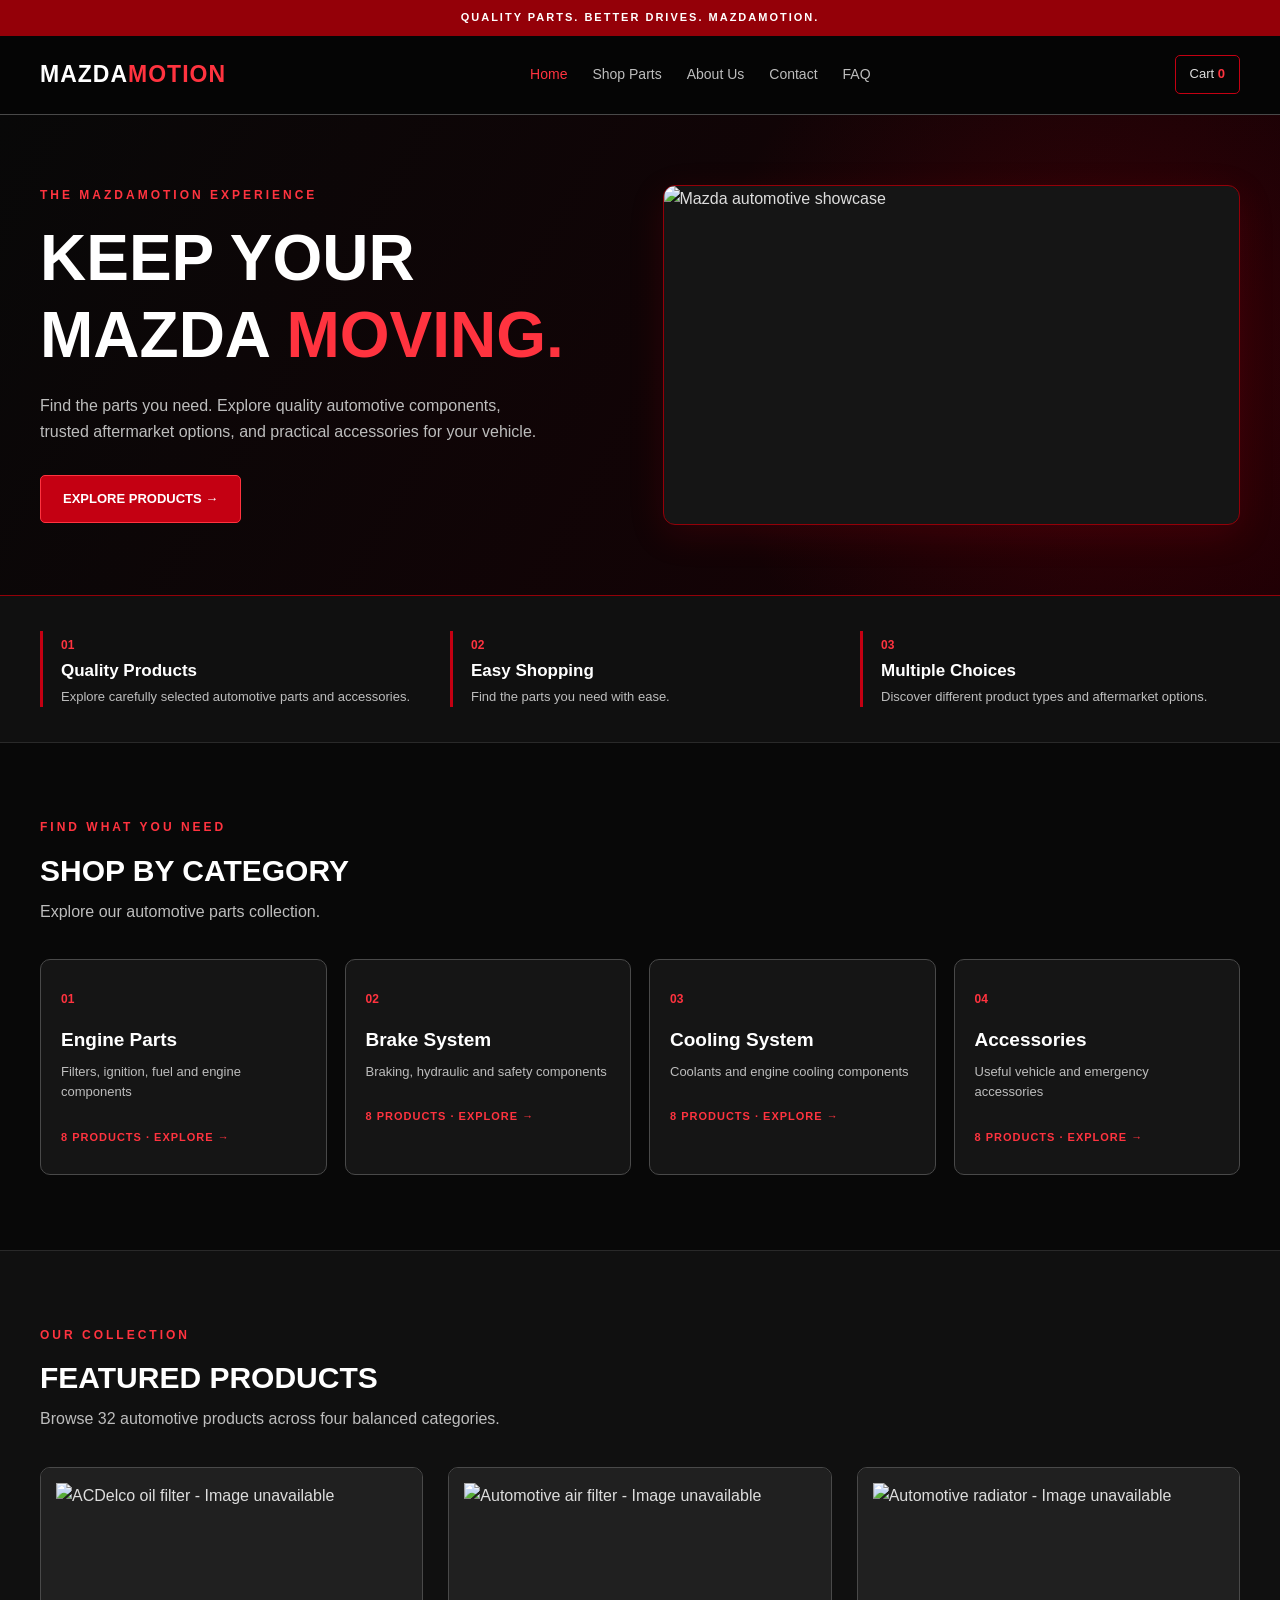
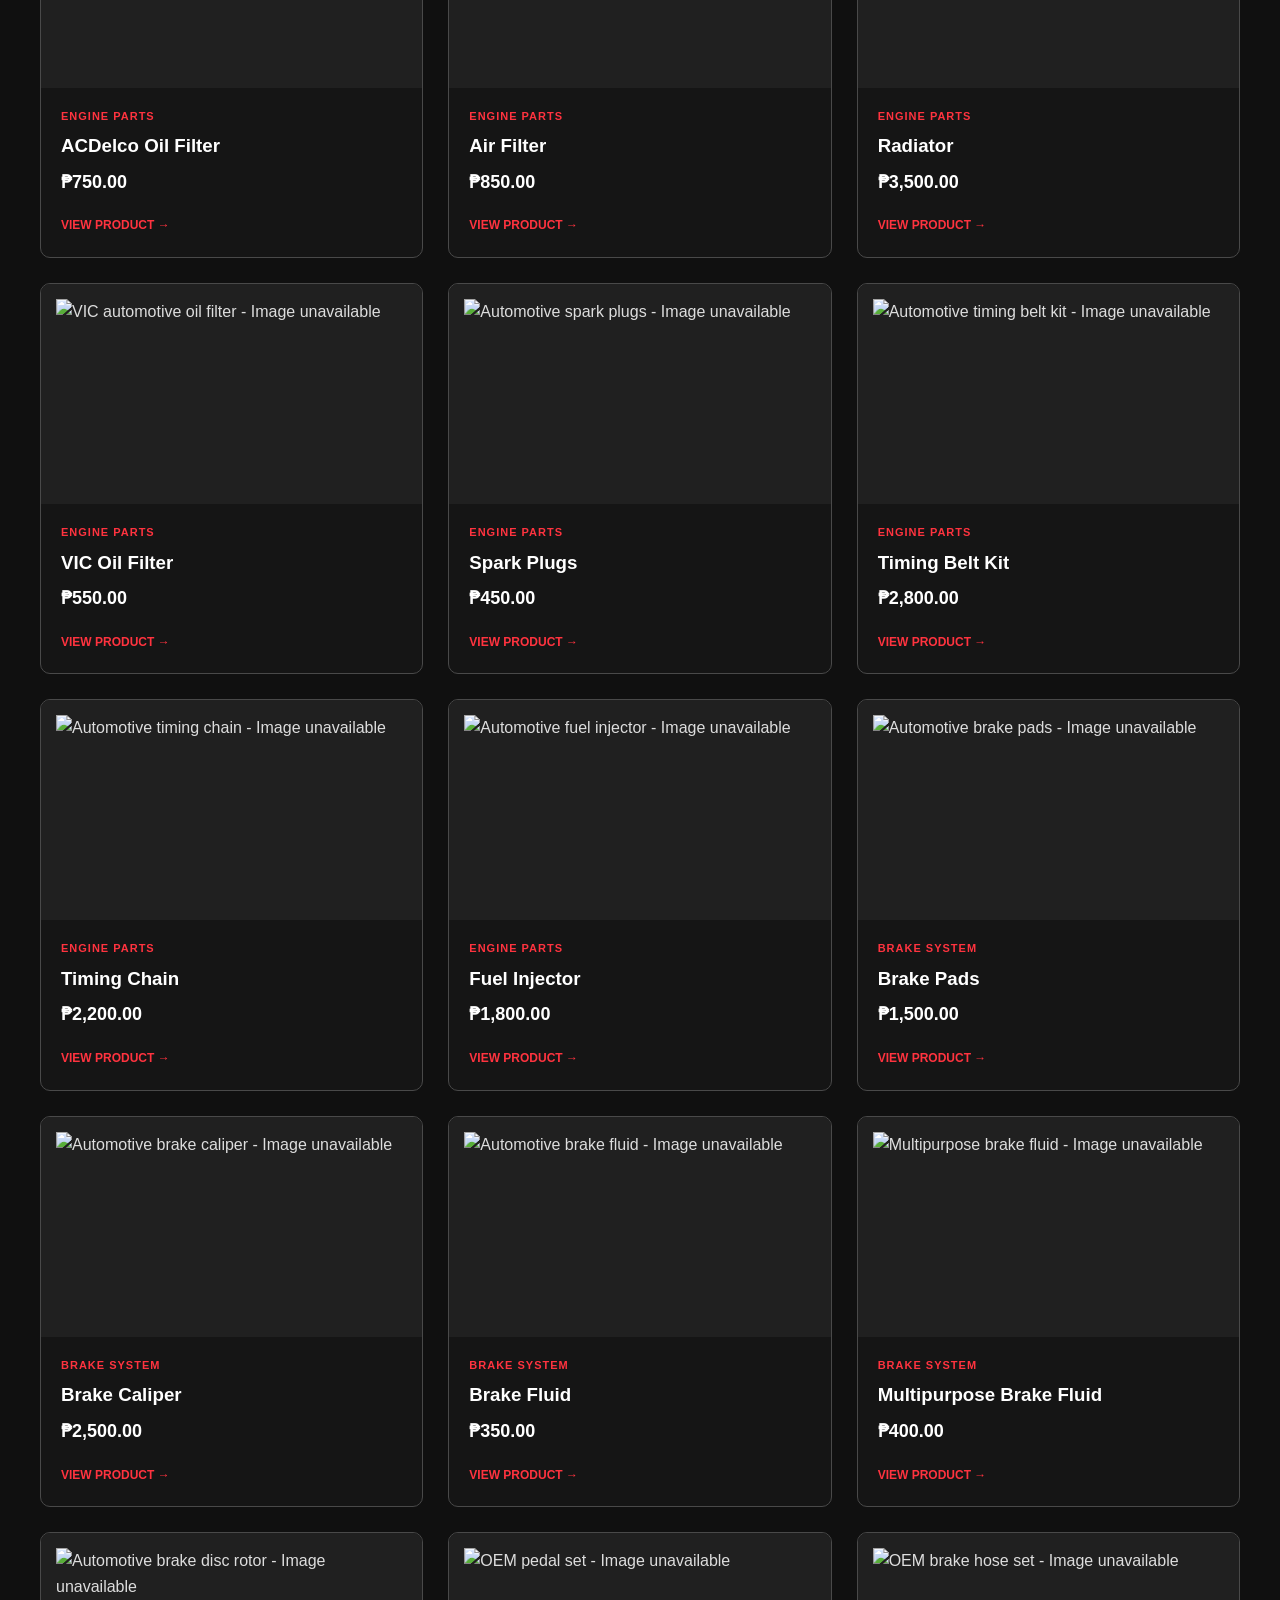
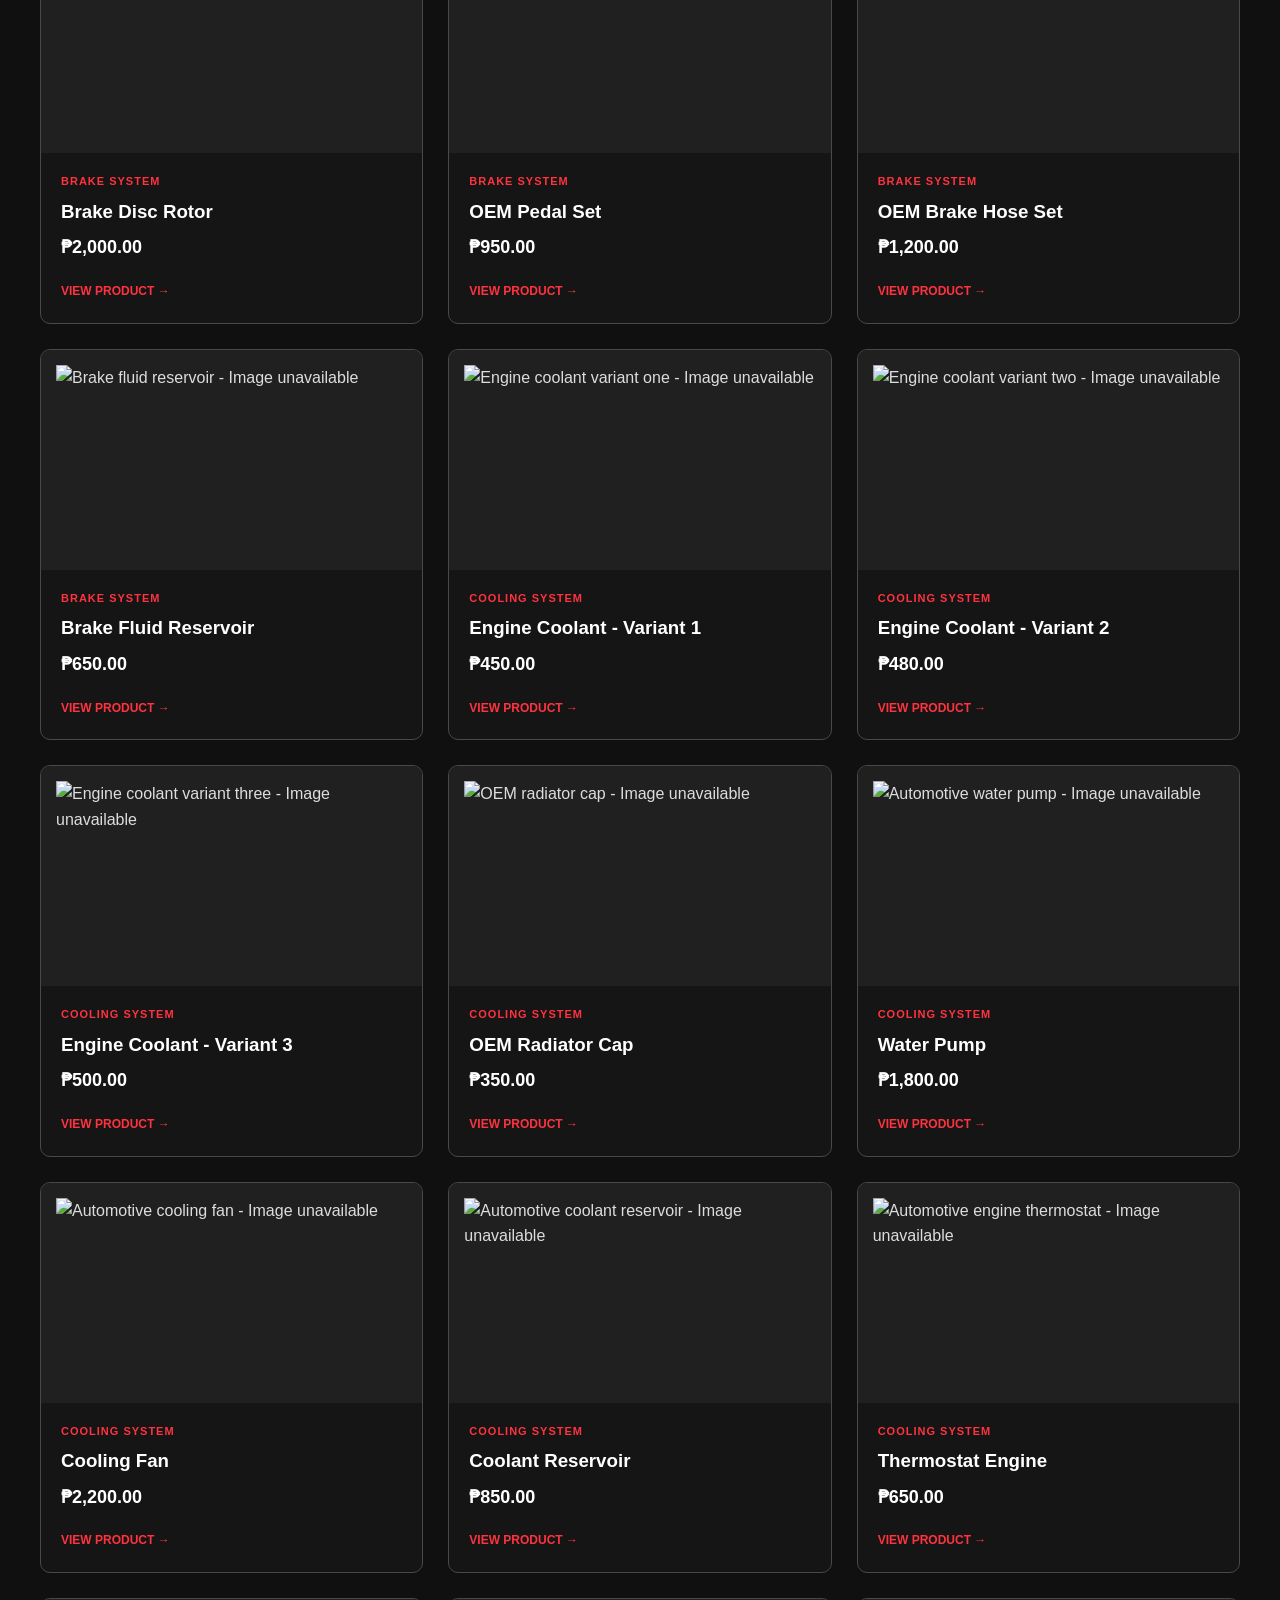
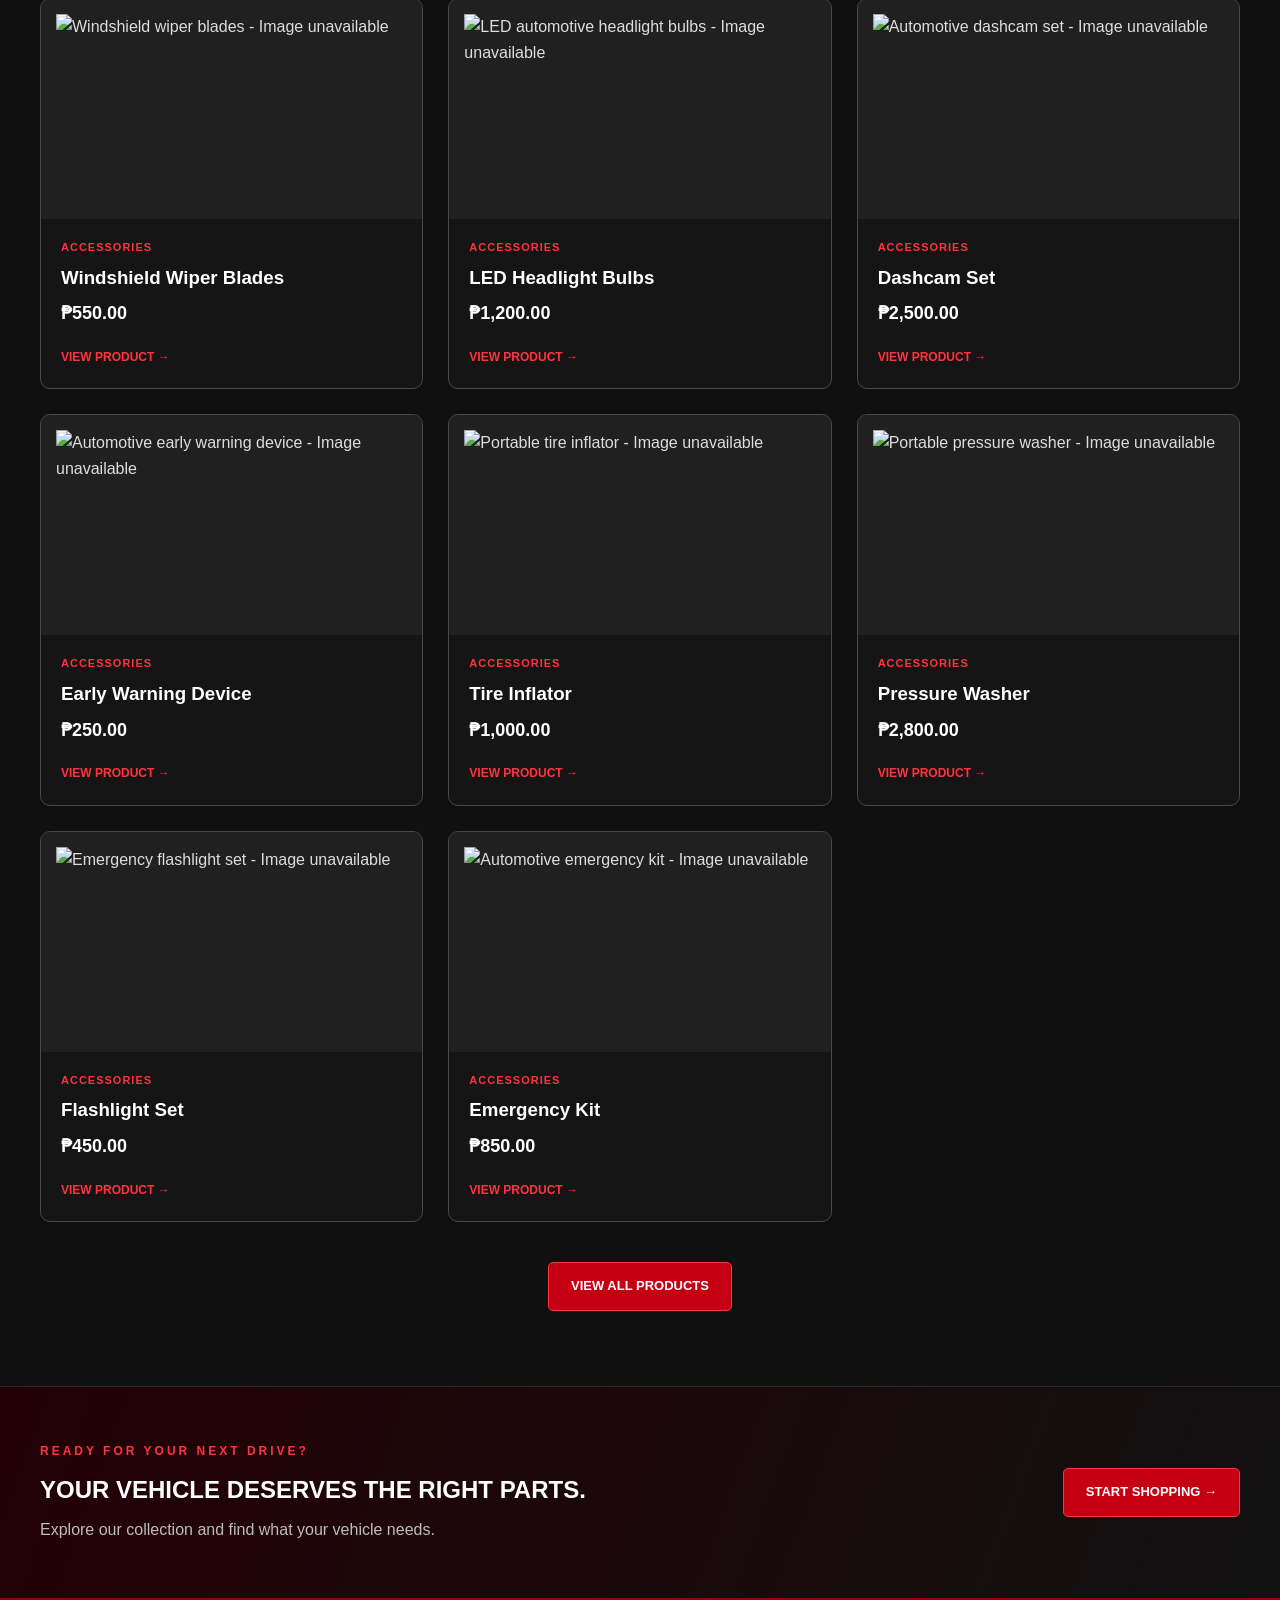
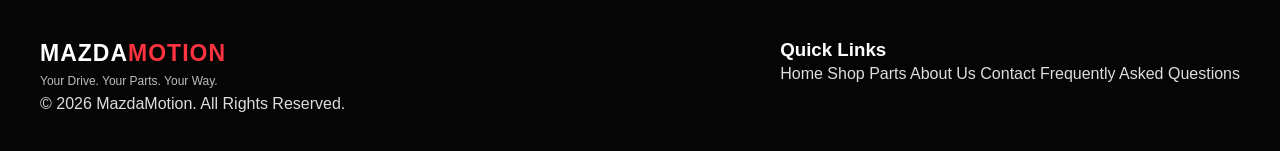
==== index.html @ eec37507 "Fix homepage filename for GitHub Pages" ====
<!DOCTYPE html>
<html lang="en">

<head>
    <meta charset="UTF-8">
    <meta name="viewport" content="width=device-width, initial-scale=1.0">

    <meta name="description"
        content="Discover quality automotive replacement parts and accessories at MazdaMotion.">

    <title>MazdaMotion | Automotive Parts & Accessories</title>

    <link rel="stylesheet" href="Styles.css">
</head>

<body>

    <div class="announcement">
        QUALITY PARTS. BETTER DRIVES. MAZDAMOTION.
    </div>

    <header class="site-header">

        <div class="container header-content">

            <a href="index.html" class="logo">
                MAZDA<span>MOTION</span>
            </a>

            <nav class="main-nav" id="mainNav">

                <a href="index.html" class="active">Home</a>
                <a href="Products.html">Shop Parts</a>
                <a href="About.html">About Us</a>
                <a href="Contact Us.html">Contact</a>
                <a href="Faq.html">FAQ</a>

            </nav>

            <div class="header-actions">

                <a href="Cart.html" class="cart-link">
                    Cart <span id="cartCount">0</span>
                </a>

                <button
                    class="menu-toggle"
                    id="menuToggle"
                    aria-label="Toggle navigation"
                    aria-expanded="false">

                    ☰

                </button>

            </div>

        </div>

    </header>

    <main>

        <section class="hero">

            <div class="container hero-content">

                <div class="hero-copy">

                    <p class="eyebrow">
                        THE MAZDAMOTION EXPERIENCE
                    </p>

                    <h1>
                        KEEP YOUR MAZDA <span>MOVING.</span>
                    </h1>

                    <p>
                        Find the parts you need. Explore quality automotive
                        components, trusted aftermarket options, and practical
                        accessories for your vehicle.
                    </p>

                    <a href="Products.html" class="button">
                        EXPLORE PRODUCTS →
                    </a>

                </div>

                <div class="hero-visual">

                    <img
                        src="images/Hero-Mazda.jpg"
                        alt="Mazda automotive showcase"
                        onerror="console.error('Hero image not found:', this.src)">

                </div>

            </div>

        </section>

        <section class="benefits">

            <div class="container benefits-grid">

                <div>

                    <span>01</span>

                    <h3>Quality Products</h3>

                    <p>
                        Explore carefully selected automotive parts
                        and accessories.
                    </p>

                </div>

                <div>

                    <span>02</span>

                    <h3>Easy Shopping</h3>

                    <p>
                        Find the parts you need with ease.
                    </p>

                </div>

                <div>

                    <span>03</span>

                    <h3>Multiple Choices</h3>

                    <p>
                        Discover different product types
                        and aftermarket options.
                    </p>

                </div>

            </div>

        </section>

        <section class="section">

            <div class="container">

                <div class="section-heading">

                    <p class="eyebrow">
                        FIND WHAT YOU NEED
                    </p>

                    <h2>SHOP BY CATEGORY</h2>

                    <p>
                        Explore our automotive parts collection.
                    </p>

                </div>

                <div class="category-grid">

                    <a href="Products.html" class="category-card">

                        <span>01</span>

                        <h3>Engine Parts</h3>

                        <p>
                            Filters, ignition, fuel and engine components
                        </p>

                        <b>8 PRODUCTS · EXPLORE →</b>

                    </a>

                    <a href="Products.html" class="category-card">

                        <span>02</span>

                        <h3>Brake System</h3>

                        <p>
                            Braking, hydraulic and safety components
                        </p>

                        <b>8 PRODUCTS · EXPLORE →</b>

                    </a>

                    <a href="Products.html" class="category-card">

                        <span>03</span>

                        <h3>Cooling System</h3>

                        <p>
                            Coolants and engine cooling components
                        </p>

                        <b>8 PRODUCTS · EXPLORE →</b>

                    </a>

                    <a href="Products.html" class="category-card">

                        <span>04</span>

                        <h3>Accessories</h3>

                        <p>
                            Useful vehicle and emergency accessories
                        </p>

                        <b>8 PRODUCTS · EXPLORE →</b>

                    </a>

                </div>

            </div>

        </section>

        <section class="section featured-section">

            <div class="container">

                <div class="section-heading">

                    <p class="eyebrow">
                        OUR COLLECTION
                    </p>

                    <h2>FEATURED PRODUCTS</h2>

                    <p>
                        Browse 32 automotive products across
                        four balanced categories.
                    </p>

                </div>

                <div
                    class="product-grid"
                    id="featuredProducts">

                </div>

                <div class="center-button">

                    <a href="Products.html" class="button">
                        VIEW ALL PRODUCTS
                    </a>

                </div>

            </div>

        </section>

        <section class="cta-section">

            <div class="container cta-content">

                <div>

                    <p class="eyebrow">
                        READY FOR YOUR NEXT DRIVE?
                    </p>

                    <h2>
                        YOUR VEHICLE DESERVES THE RIGHT PARTS.
                    </h2>

                    <p>
                        Explore our collection and find what
                        your vehicle needs.
                    </p>

                </div>

                <a href="Products.html" class="button">
                    START SHOPPING →
                </a>

            </div>

        </section>

    </main>

    <footer class="site-footer">

        <div class="container footer-content">

            <div>

                <a href="index.html" class="logo">
                    MAZDA<span>MOTION</span>
                </a>

                <p>
                    Your Drive. Your Parts. Your Way.
                </p>

            </div>

            <div class="footer-links">

                <h3>Quick Links</h3>

                <a href="index.html">Home</a>
                <a href="Products.html">Shop Parts</a>
                <a href="About.html">About Us</a>
                <a href="Contact Us.html">Contact</a>
                <a href="Faq.html">Frequently Asked Questions</a>

            </div>

        </div>

        <div class="container footer-bottom">

            <p>
                © 2026 MazdaMotion. All Rights Reserved.
            </p>

        </div>

    </footer>

    <script>

        const products = [

            {
                name: "ACDelco Oil Filter",
                category: "ENGINE PARTS",
                image: "ACDelco Oil Filter.jpg",
                price: "₱750.00",
                alt: "ACDelco oil filter"
            },

            {
                name: "Air Filter",
                category: "ENGINE PARTS",
                image: "Air Filter.jpg",
                price: "₱850.00",
                alt: "Automotive air filter"
            },

            {
                name: "Radiator",
                category: "ENGINE PARTS",
                image: "Radiator.jpg",
                price: "₱3,500.00",
                alt: "Automotive radiator"
            },

            {
                name: "VIC Oil Filter",
                category: "ENGINE PARTS",
                image: "VIC Oil Filter.jpg",
                price: "₱550.00",
                alt: "VIC automotive oil filter"
            },

            {
                name: "Spark Plugs",
                category: "ENGINE PARTS",
                image: "Spark Plugs.jpg",
                price: "₱450.00",
                alt: "Automotive spark plugs"
            },

            {
                name: "Timing Belt Kit",
                category: "ENGINE PARTS",
                image: "Timing Belt Kit.jpg",
                price: "₱2,800.00",
                alt: "Automotive timing belt kit"
            },

            {
                name: "Timing Chain",
                category: "ENGINE PARTS",
                image: "Timing Chain.jpg",
                price: "₱2,200.00",
                alt: "Automotive timing chain"
            },

            {
                name: "Fuel Injector",
                category: "ENGINE PARTS",
                image: "Fuel Injector.jpg",
                price: "₱1,800.00",
                alt: "Automotive fuel injector"
            },

            {
                name: "Brake Pads",
                category: "BRAKE SYSTEM",
                image: "Brake Pads.jpg",
                price: "₱1,500.00",
                alt: "Automotive brake pads"
            },

            {
                name: "Brake Caliper",
                category: "BRAKE SYSTEM",
                image: "Brake Caliper.jpg",
                price: "₱2,500.00",
                alt: "Automotive brake caliper"
            },

            {
                name: "Brake Fluid",
                category: "BRAKE SYSTEM",
                image: "Brake Fluid.jpg",
                price: "₱350.00",
                alt: "Automotive brake fluid"
            },

            {
                name: "Multipurpose Brake Fluid",
                category: "BRAKE SYSTEM",
                image: "Multipurpose Brake Fluid.jpg",
                price: "₱400.00",
                alt: "Multipurpose brake fluid"
            },

            {
                name: "Brake Disc Rotor",
                category: "BRAKE SYSTEM",
                image: "Brake Disc Rotor.jpg",
                price: "₱2,000.00",
                alt: "Automotive brake disc rotor"
            },

            {
                name: "OEM Pedal Set",
                category: "BRAKE SYSTEM",
                image: "OEM Pedal Set.jpg",
                price: "₱950.00",
                alt: "OEM pedal set"
            },

            {
                name: "OEM Brake Hose Set",
                category: "BRAKE SYSTEM",
                image: "OEM Brake Hose Set.jpg",
                price: "₱1,200.00",
                alt: "OEM brake hose set"
            },

            {
                name: "Brake Fluid Reservoir",
                category: "BRAKE SYSTEM",
                image: "Brake Fluid Reservoir.jpg",
                price: "₱650.00",
                alt: "Brake fluid reservoir"
            },

            {
                name: "Engine Coolant - Variant 1",
                category: "COOLING SYSTEM",
                image: "Coolant1.jpg",
                price: "₱450.00",
                alt: "Engine coolant variant one"
            },

            {
                name: "Engine Coolant - Variant 2",
                category: "COOLING SYSTEM",
                image: "Coolant2.jpg",
                price: "₱480.00",
                alt: "Engine coolant variant two"
            },

            {
                name: "Engine Coolant - Variant 3",
                category: "COOLING SYSTEM",
                image: "Coolant3.jpg",
                price: "₱500.00",
                alt: "Engine coolant variant three"
            },

            {
                name: "OEM Radiator Cap",
                category: "COOLING SYSTEM",
                image: "OEM Radiator Cap.jpg",
                price: "₱350.00",
                alt: "OEM radiator cap"
            },

            {
                name: "Water Pump",
                category: "COOLING SYSTEM",
                image: "Water Pump.jpg",
                price: "₱1,800.00",
                alt: "Automotive water pump"
            },

            {
                name: "Cooling Fan",
                category: "COOLING SYSTEM",
                image: "Cooling Fan.jpg",
                price: "₱2,200.00",
                alt: "Automotive cooling fan"
            },

            {
                name: "Coolant Reservoir",
                category: "COOLING SYSTEM",
                image: "Coolant Reservoir.jpg",
                price: "₱850.00",
                alt: "Automotive coolant reservoir"
            },

            {
                name: "Thermostat Engine",
                category: "COOLING SYSTEM",
                image: "Thermostat Engine.jpg",
                price: "₱650.00",
                alt: "Automotive engine thermostat"
            },

            {
                name: "Windshield Wiper Blades",
                category: "ACCESSORIES",
                image: "Windshield Wiper Blades.jpg",
                price: "₱550.00",
                alt: "Windshield wiper blades"
            },

            {
                name: "LED Headlight Bulbs",
                category: "ACCESSORIES",
                image: "LED Headlight Bulbs.jpg",
                price: "₱1,200.00",
                alt: "LED automotive headlight bulbs"
            },

            {
                name: "Dashcam Set",
                category: "ACCESSORIES",
                image: "Dashcam Set.jpg",
                price: "₱2,500.00",
                alt: "Automotive dashcam set"
            },

            {
                name: "Early Warning Device",
                category: "ACCESSORIES",
                image: "Early Warning Device.jpg",
                price: "₱250.00",
                alt: "Automotive early warning device"
            },

            {
                name: "Tire Inflator",
                category: "ACCESSORIES",
                image: "Tire Inflator.jpg",
                price: "₱1,000.00",
                alt: "Portable tire inflator"
            },

            {
                name: "Pressure Washer",
                category: "ACCESSORIES",
                image: "Pressure Washer.jpg",
                price: "₱2,800.00",
                alt: "Portable pressure washer"
            },

            {
                name: "Flashlight Set",
                category: "ACCESSORIES",
                image: "Flashlight Set.jpg",
                price: "₱450.00",
                alt: "Emergency flashlight set"
            },

            {
                name: "Emergency Kit",
                category: "ACCESSORIES",
                image: "Emergency Kit.jpg",
                price: "₱850.00",
                alt: "Automotive emergency kit"
            }

        ];

        const featuredProducts =
            document.getElementById("featuredProducts");

        if (featuredProducts) {

            products.forEach((product) => {

                const productCard =
                    document.createElement("article");

                productCard.className = "product-card";

                const imagePath =
                    "images/" + encodeURIComponent(product.image);

                productCard.innerHTML = `

                    <div class="product-image">

                        <img
                            src="${imagePath}"
                            alt="${product.alt}"
                            loading="lazy"
                        >

                    </div>

                    <div class="product-info">

                        <p class="product-category">
                            ${product.category}
                        </p>

                        <h3>
                            ${product.name}
                        </h3>

                        <p class="price">
                            ${product.price}
                        </p>

                        <a
                            href="Product-details.html"
                            class="product-link">

                            VIEW PRODUCT →

                        </a>

                    </div>

                `;

                const productImage =
                    productCard.querySelector("img");

                productImage.addEventListener("error", function () {

                    console.error(
                        "Product image not found:",
                        this.src
                    );

                    this.alt =
                        product.alt + " - Image unavailable";

                });

                featuredProducts.appendChild(productCard);

            });

        }

        console.log(
            "MazdaMotion Products Loaded:",
            products.length
        );

        console.log(
            "Expected Products: 32"
        );

    </script>

    <script src="Script.js"></script>

</body>

</html>
---- Styles.css ----
:root {
    --color-background: #080808;
    --color-surface: #151515;
    --color-surface-light: #202020;
    --color-primary: #c40012;
    --color-primary-dark: #940008;
    --color-primary-light: #ff333f;
    --color-heading: #fff;
    --color-text: #ddd;
    --color-muted: #bdbdbd;
    --color-border: #494949;

    --content-width: 1200px;
    --radius: 10px;
}

* {
    box-sizing: border-box;
    margin: 0;
    padding: 0;
}

html {
    scroll-behavior: smooth;
}

body {
    background: var(--color-background);
    color: var(--color-text);
    font-family: Arial, Helvetica, sans-serif;
    line-height: 1.6;
}

a {
    color: inherit;
    text-decoration: none;
}

img {
    display: block;
    max-width: 100%;
}

button,
input,
select,
textarea {
    font: inherit;
}

button {
    cursor: pointer;
}

.container {
    width: min(100% - 40px, var(--content-width));
    margin: auto;
}

h1,
h2,
h3 {
    color: var(--color-heading);
    line-height: 1.2;
}

:focus-visible {
    outline: 2px solid var(--color-primary-light);
    outline-offset: 3px;
}

.announcement {
    background: var(--color-primary-dark);
    color: white;
    text-align: center;
    padding: 9px;
    font-size: 11px;
    letter-spacing: 2px;
    font-weight: bold;
}

.site-header,
.header {
    background: #050505;
    border-bottom: 1px solid var(--color-border);
    position: sticky;
    top: 0;
    z-index: 100;
}

.header-content,
.navbar {
    width: min(100% - 40px, var(--content-width));
    min-height: 78px;
    margin: auto;
    display: flex;
    align-items: center;
    justify-content: space-between;
    gap: 25px;
}

.logo,
.navbar .logo {
    color: white;
    font-size: 23px;
    font-weight: 900;
    letter-spacing: 1px;
    white-space: nowrap;
}

.logo span,
.navbar .logo span {
    color: var(--color-primary-light);
}

.main-nav,
.nav-links {
    display: flex;
    align-items: center;
    gap: 25px;
}

.nav-links {
    list-style: none;
}

.main-nav a,
.nav-links a {
    font-size: 14px;
    color: var(--color-muted);
    transition: color .2s ease;
}

.main-nav a:hover,
.main-nav a.active,
.nav-links a:hover,
.nav-links a.active {
    color: var(--color-primary-light);
}

.header-actions {
    display: flex;
    align-items: center;
    gap: 15px;
}

.cart-link {
    border: 1px solid var(--color-primary);
    padding: 8px 14px;
    border-radius: 5px;
    font-size: 13px;
    white-space: nowrap;
}

.cart-link:hover,
.cart-link.active {
    border-color: var(--color-primary-light);
    color: var(--color-primary-light);
}

#cartCount {
    color: var(--color-primary-light);
    font-weight: bold;
}

.menu-toggle {
    display: none;
    background: none;
    color: white;
    border: none;
    font-size: 25px;
    cursor: pointer;
}

.button,
.btn {
    display: inline-block;
    background: var(--color-primary);
    color: white;
    padding: 13px 22px;
    border: 1px solid var(--color-primary-light);
    border-radius: 5px;
    font-weight: bold;
    font-size: 13px;
    transition: background .2s ease, transform .2s ease, box-shadow .2s ease;
    cursor: pointer;
    text-align: center;
}

.button:hover:not(:disabled),
.btn:hover:not(:disabled) {
    background: var(--color-primary-light);
    transform: translateY(-2px);
    box-shadow: 0 0 18px rgba(196, 0, 18, .4);
}

.button:disabled,
.btn:disabled {
    opacity: .5;
    cursor: not-allowed;
    transform: none;
    box-shadow: none;
}

.btn-primary {
    background: var(--color-primary);
}

.hero {
    padding: 70px 0;
    background:
        radial-gradient(circle at 85% 50%,
        rgba(196, 0, 18, .20), transparent 35%),
        linear-gradient(120deg, #080808, #190004);
    border-bottom: 1px solid var(--color-primary-dark);
}

.hero-content {
    display: grid;
    grid-template-columns: 1fr 1fr;
    align-items: center;
    gap: 45px;
}

.eyebrow,
.section-subtitle {
    color: var(--color-primary-light);
    font-size: 12px;
    font-weight: bold;
    letter-spacing: 3px;
    margin-bottom: 15px;
}

.hero h1 {
    font-size: clamp(38px, 5vw, 65px);
    margin-bottom: 20px;
}

.hero h1 span {
    color: var(--color-primary-light);
}

.hero-copy > p:not(.eyebrow) {
    color: var(--color-muted);
    max-width: 500px;
    margin-bottom: 30px;
}

.hero-visual {
    height: 340px;
    background: var(--color-surface);
    border: 1px solid var(--color-primary-dark);
    border-radius: 12px;
    overflow: hidden;
    position: relative;
    box-shadow: 0 10px 35px rgba(196, 0, 18, .15);
    transition: .3s ease;
}

.hero-visual:hover {
    border-color: var(--color-primary-light);
    box-shadow: 0 10px 40px rgba(196, 0, 18, .25);
    transform: translateY(-4px);
}

.hero-visual img {
    display: block;
    width: 100%;
    height: 100%;
    object-fit: cover;
    object-position: center;
    transition: transform .4s ease;
}

.hero-visual:hover img {
    transform: scale(1.04);
}

.benefits {
    background: #101010;
    border-bottom: 1px solid #292929;
    padding: 35px 0;
}

.benefits-grid {
    display: grid;
    grid-template-columns: repeat(3, 1fr);
    gap: 30px;
}

.benefits-grid > div {
    padding-left: 18px;
    border-left: 3px solid var(--color-primary);
}

.benefits-grid span {
    color: var(--color-primary-light);
    font-size: 12px;
    font-weight: bold;
}

.benefits-grid h3 {
    font-size: 17px;
    margin: 5px 0;
}

.benefits-grid p {
    color: var(--color-muted);
    font-size: 13px;
}

.section {
    padding: 75px 0;
}

.section-heading {
    margin-bottom: 35px;
}

.section-heading h2 {
    font-size: 30px;
    margin-bottom: 10px;
}

.section-heading > p:last-child {
    color: var(--color-muted);
}

.category-grid {
    display: grid;
    grid-template-columns: repeat(4, 1fr);
    gap: 18px;
}

.category-card {
    background: var(--color-surface);
    padding: 25px 20px;
    border: 1px solid var(--color-border);
    border-radius: var(--radius);
    transition: .25s;
}

.category-card:hover {
    border-color: var(--color-primary-light);
    transform: translateY(-5px);
    box-shadow: 0 0 20px rgba(196, 0, 18, .15);
}

.category-card span {
    color: var(--color-primary-light);
    font-size: 12px;
    font-weight: bold;
}

.category-card h3 {
    margin: 18px 0 10px;
    font-size: 19px;
}

.category-card p {
    color: var(--color-muted);
    font-size: 13px;
    margin-bottom: 20px;
}

.category-card b {
    color: var(--color-primary-light);
    font-size: 11px;
    letter-spacing: 1px;
}

.featured-section {
    background: #101010;
    border-block: 1px solid #292929;
}

.product-grid {
    display: grid;
    grid-template-columns: repeat(3, 1fr);
    gap: 25px;
}

.product-card {
    background: var(--color-surface);
    border: 1px solid var(--color-border);
    border-radius: var(--radius);
    overflow: hidden;
    transition: .25s;
}

.product-card:hover {
    border-color: var(--color-primary-light);
    transform: translateY(-5px);
    box-shadow: 0 0 20px rgba(196, 0, 18, .15);
}

.product-image {
    height: 220px;
    background: var(--color-surface-light);
    overflow: hidden;
}

.product-image img {
    width: 100%;
    height: 100%;
    object-fit: contain;
    padding: 15px;
}

.product-info {
    padding: 20px;
}

.product-category {
    color: var(--color-primary-light);
    font-size: 11px;
    letter-spacing: 1px;
    font-weight: bold;
}

.product-info h3 {
    margin: 10px 0;
}

.price {
    color: white;
    font-size: 18px;
    font-weight: bold;
    margin-bottom: 15px;
}

.product-link {
    color: var(--color-primary-light);
    font-size: 12px;
    font-weight: bold;
}

.center-button {
    text-align: center;
    margin-top: 40px;
}

.shop-page {
    padding-top: 60px;
    padding-bottom: 80px;
}

.shop-heading {
    margin-bottom: 35px;
}

.shop-heading h1 {
    font-size: 38px;
    margin: 10px 0;
}

.shop-heading p {
    color: var(--color-muted);
}

.shop-heading .section-label {
    color: var(--color-primary-light);
    font-size: 12px;
    font-weight: bold;
    letter-spacing: 3px;
}

.shop-toolbar {
    display: flex;
    gap: 15px;
    margin-bottom: 35px;
}

.shop-toolbar input,
.shop-toolbar select {
    background: var(--color-surface);
    color: var(--color-text);
    border: 1px solid var(--color-border);
    border-radius: 8px;
    padding: 14px;
    font-size: 15px;
}

.shop-toolbar input {
    flex: 1;
    min-width: 0;
}

.shop-toolbar select {
    min-width: 200px;
}

.shop-toolbar input:focus,
.shop-toolbar select:focus {
    outline: none;
    border-color: var(--color-primary-light);
}

.shop-toolbar input::placeholder {
    color: var(--color-muted);
}

.shop-page .product-category {
    color: var(--color-primary-light);
    font-size: 13px;
    margin-bottom: 8px;
}

.shop-page .product-price {
    color: var(--color-primary-light);
    font-weight: bold;
    margin: 12px 0;
}

.shop-page .product-card .button,
.shop-page .product-card .btn {
    width: 100%;
    margin-top: 8px;
}

.shop-page .product-card > img {
    width: 100%;
    height: 220px;
    object-fit: contain;
    padding: 15px;
    background: var(--color-surface-light);
}

.details-page {
    padding-top: 50px;
    padding-bottom: 80px;
}

.back-link {
    display: inline-block;
    color: var(--color-primary-light);
    margin-bottom: 30px;
    font-size: 14px;
}

.back-link:hover {
    color: white;
}

.details-container {
    display: grid;
    grid-template-columns: 1fr 1fr;
    gap: 45px;
    align-items: center;
    background: var(--color-surface);
    border: 1px solid var(--color-border);
    border-radius: var(--radius);
    padding: 30px;
}

.details-image {
    background: var(--color-surface-light);
    border-radius: var(--radius);
    min-height: 350px;
    overflow: hidden;
}

.details-image img {
    width: 100%;
    height: 350px;
    object-fit: contain;
    padding: 20px;
}

.details-info h1 {
    font-size: 32px;
    margin: 12px 0;
}

.details-info h2 {
    color: var(--color-primary-light);
    margin: 20px 0;
}

.details-info > p:not(.product-category) {
    color: var(--color-muted);
    margin-bottom: 25px;
}

.details-info .button {
    display: inline-block;
    width: 100%;
    text-align: center;
}

.cart-page {
    padding-top: 50px;
    padding-bottom: 80px;
}

.cart-heading {
    margin-bottom: 35px;
}

.cart-heading h1 {
    font-size: 32px;
    margin-bottom: 10px;
}

.cart-heading p {
    color: var(--color-muted);
}

.cart-layout {
    display: grid;
    grid-template-columns: minmax(0, 1fr) 350px;
    gap: 30px;
    align-items: start;
}

.cart-products,
.cart-summary {
    background: var(--color-surface);
    border: 1px solid var(--color-border);
    border-radius: 12px;
    padding: 25px;
}

.cart-section-header {
    display: flex;
    justify-content: space-between;
    align-items: center;
    gap: 15px;
    margin-bottom: 25px;
}

.cart-section-header h2,
.cart-summary h2 {
    font-size: 21px;
}

.cart-section-header .back-link {
    margin-bottom: 0;
}

#cart-items {
    display: grid;
    gap: 0;
}

.cart-item {
    display: grid;
    grid-template-columns: 115px minmax(0, 1fr) auto;
    gap: 20px;
    align-items: center;
    padding: 22px 0;
    border-bottom: 1px solid #303030;
}

.cart-item:last-child {
    border-bottom: none;
}

.cart-item-image {
    width: 115px;
    height: 105px;
    background: var(--color-surface-light);
    border-radius: 8px;
    overflow: hidden;
}

.cart-product-image {
    width: 100%;
    height: 100%;
    object-fit: contain;
    padding: 8px;
}

.cart-image-placeholder {
    display: flex;
    align-items: center;
    justify-content: center;
    height: 100%;
    color: var(--color-muted);
    font-size: 12px;
}

.cart-item-info {
    min-width: 0;
}

.cart-item-info h3 {
    font-size: 17px;
    margin-bottom: 8px;
    overflow-wrap: anywhere;
}

.cart-item-price {
    color: var(--color-muted);
    margin-bottom: 12px;
    font-size: 14px;
}

.quantity-controls {
    display: flex;
    align-items: center;
    gap: 13px;
    margin-bottom: 12px;
}

.quantity-button {
    width: 30px;
    height: 30px;
    border: 1px solid var(--color-border);
    background: #222;
    color: white;
    border-radius: 5px;
    cursor: pointer;
    font-size: 18px;
    transition: .2s;
}

.quantity-button:hover {
    background: var(--color-primary);
    border-color: var(--color-primary-light);
}

.quantity-value {
    font-weight: bold;
    min-width: 15px;
    text-align: center;
}

.remove-item-button {
    background: transparent;
    border: none;
    color: #e45b5b;
    cursor: pointer;
    font-size: 13px;
    padding: 0;
}

.remove-item-button:hover {
    color: #ff8585;
    text-decoration: underline;
}

.cart-item-subtotal {
    text-align: right;
    display: flex;
    flex-direction: column;
    gap: 8px;
}

.cart-item-subtotal span {
    color: var(--color-muted);
    font-size: 13px;
}

.cart-item-subtotal strong {
    color: white;
    font-size: 16px;
}

.cart-summary h2 {
    margin-bottom: 25px;
}

.summary-row {
    display: flex;
    justify-content: space-between;
    gap: 12px;
    margin-bottom: 18px;
    color: var(--color-text);
}

.summary-divider {
    border-top: 1px solid #383838;
    margin: 20px 0;
}

.summary-total {
    color: white;
    font-size: 19px;
}

.cart-note {
    color: var(--color-muted);
    font-size: 12px;
    line-height: 1.6;
    margin: 20px 0;
}

.checkout-button {
    display: flex;
    align-items: center;
    justify-content: center;
    text-align: center;
    width: 100%;
    text-decoration: none;
    margin-top: 20px;
    cursor: pointer;
    pointer-events: auto;
    opacity: 1;
    visibility: visible;
    position: relative;
    z-index: 2;
}

.checkout-button.disabled,
.checkout-button:disabled {
    opacity: .45;
    cursor: not-allowed;
    transform: none;
    box-shadow: none;
}

.clear-cart-button {
    width: 100%;
    margin-top: 15px;
    padding: 12px;
    background: transparent;
    color: #e45b5b;
    border: 1px solid #e45b5b;
    border-radius: 6px;
    cursor: pointer;
    transition: .2s;
}

.clear-cart-button:hover {
    background: #e45b5b;
    color: white;
}

.empty-cart {
    text-align: center;
    padding: 55px 20px;
}

.empty-cart h3 {
    margin-bottom: 12px;
}

.empty-cart p {
    color: var(--color-muted);
    line-height: 1.7;
    margin-bottom: 25px;
}

.cart-container {
    width: min(100% - 40px, 900px);
    margin: 60px auto;
    min-height: 400px;
}

.cart-container h1 {
    font-size: 32px;
    margin-bottom: 30px;
}

.cart-container h2 {
    margin: 25px 0;
}

.cart-container button {
    margin-right: 10px;
}

.cart-container #cart-items {
    display: grid;
    gap: 15px;
}

.cart-container .cart-item {
    background: var(--color-surface);
    border: 1px solid var(--color-border);
    border-radius: var(--radius);
    padding: 20px;
}

.about-hero {
    min-height: 480px;
    display: flex;
    align-items: center;
    padding: 80px 8%;
    background:
        linear-gradient(
            90deg,
            rgba(0, 0, 0, .95),
            rgba(0, 0, 0, .55)
        ),
        url("images/About-Hero.jpg") center/cover no-repeat;
    border-bottom: 1px solid var(--color-primary-dark);
}

.about-hero-content {
    max-width: 700px;
}

.about-hero h1 {
    font-size: clamp(38px, 5vw, 65px);
    line-height: 1.1;
    margin: 15px 0 20px;
}

.about-hero-content > p:not(.section-subtitle) {
    color: var(--color-muted);
    font-size: 16px;
    line-height: 1.8;
    margin-bottom: 30px;
}

.about-section,
.mission-section {
    padding: 90px 8%;
}

.about-container,
.mission-container {
    width: 100%;
    max-width: var(--content-width);
    margin: auto;
    display: grid;
    grid-template-columns: 1fr 1fr;
    align-items: center;
    gap: 60px;
}

.about-image,
.mission-image {
    overflow: hidden;
    border-radius: var(--radius);
    border: 1px solid var(--color-border);
}

.about-image img,
.mission-image img {
    width: 100%;
    height: 400px;
    object-fit: cover;
}

.about-content h2,
.mission-content h2,
.why-choose-header h2 {
    font-size: 32px;
    margin: 10px 0 20px;
}

.about-content p:not(.section-subtitle),
.mission-content p:not(.section-subtitle) {
    color: var(--color-muted);
    line-height: 1.9;
    margin-bottom: 15px;
}

.mission-section {
    background: #101010;
    border-block: 1px solid #292929;
}

.why-choose-section {
    padding: 90px 8%;
    background: var(--color-background);
}

.why-choose-header {
    text-align: center;
    max-width: 750px;
    margin: 0 auto 50px;
}

.why-choose-header > p:not(.section-subtitle) {
    color: var(--color-muted);
    line-height: 1.8;
}

.features-container {
    width: 100%;
    max-width: var(--content-width);
    margin: auto;
    display: grid;
    grid-template-columns: repeat(4, 1fr);
    gap: 25px;
}

.feature-card {
    background: var(--color-surface);
    padding: 30px 25px;
    border: 1px solid var(--color-border);
    border-radius: var(--radius);
    transition: .3s ease;
}

.feature-card:hover {
    transform: translateY(-7px);
    border-color: var(--color-primary-light);
    box-shadow: 0 0 20px rgba(196, 0, 18, .15);
}

.feature-icon {
    width: 55px;
    height: 55px;
    background: var(--color-primary);
    border-radius: 8px;
    display: flex;
    align-items: center;
    justify-content: center;
    margin-bottom: 25px;
}

.feature-icon span {
    color: white;
    font-size: 19px;
    font-weight: bold;
}

.feature-card h3 {
    margin-bottom: 15px;
    font-size: 19px;
}

.feature-card p {
    color: var(--color-muted);
    line-height: 1.8;
    font-size: 13px;
}

.about-cta {
    padding: 90px 8%;
    text-align: center;
    background:
        linear-gradient(
            rgba(0, 0, 0, .88),
            rgba(0, 0, 0, .88)
        ),
        url("images/About-CTA.jpg") center/cover no-repeat;
    border-top: 1px solid var(--color-primary-dark);
}

.about-cta-content {
    max-width: 750px;
    margin: auto;
}

.about-cta h2 {
    color: white;
    font-size: clamp(30px, 4vw, 48px);
    margin: 15px 0;
}

.about-cta-content > p:not(.section-subtitle) {
    color: var(--color-muted);
    line-height: 1.8;
    margin-bottom: 30px;
}

.contact-hero {
    min-height: 420px;
    display: flex;
    align-items: center;
    justify-content: center;
    background:
        linear-gradient(
            rgba(0, 0, 0, .72),
            rgba(0, 0, 0, .82)
        ),
        url("images/Contact-Hero.jpg") center/cover no-repeat;
    border-bottom: 2px solid var(--color-primary-dark);
    text-align: center;
}

.contact-hero-content {
    width: 100%;
    max-width: 850px;
    margin: auto;
    padding: 80px 20px;
    text-align: center;
}

.contact-hero h1 {
    color: var(--color-heading);
    font-size: clamp(38px, 5vw, 65px);
    line-height: 1.1;
    margin: 15px 0 20px;
}

.contact-hero h1 span {
    color: var(--color-primary-light);
}

.contact-hero-content > p:not(.section-label):not(.section-subtitle) {
    color: var(--color-muted);
    font-size: 16px;
    line-height: 1.8;
    max-width: 650px;
    margin: auto;
}

.contact-section {
    padding: 90px 0;
    background: var(--color-background);
}

.contact-container {
    display: grid;
    grid-template-columns: 1fr 1fr;
    align-items: center;
    gap: 60px;
}

.contact-information {
    text-align: center;
}

.contact-information h2,
.contact-form-container h2 {
    color: var(--color-heading);
    font-size: 32px;
    margin: 12px 0 20px;
}

.contact-information h2 span,
.contact-form-container h2 span {
    color: var(--color-primary-light);
}

.contact-information > p:not(.section-label):not(.section-subtitle) {
    color: var(--color-muted);
    line-height: 1.9;
    max-width: 550px;
    margin: 0 auto 30px;
}

.contact-info-card {
    display: flex;
    flex-direction: column;
    align-items: center;
    justify-content: center;
    gap: 12px;
    text-align: center;
    background: var(--color-surface);
    border: 1px solid var(--color-border);
    border-radius: var(--radius);
    padding: 25px 20px;
    margin-bottom: 18px;
    transition: .3s ease;
}

.contact-info-card:hover {
    border-color: var(--color-primary-light);
    transform: translateY(-4px);
    box-shadow: 0 0 18px rgba(196, 0, 18, .15);
}

.contact-icon {
    width: 55px;
    height: 55px;
    display: flex;
    align-items: center;
    justify-content: center;
    background: var(--color-primary);
    border-radius: 10px;
    font-size: 23px;
}

.contact-info-card h3 {
    color: var(--color-heading);
    font-size: 18px;
    margin-bottom: 8px;
}

.contact-info-card p {
    color: var(--color-muted);
    font-size: 14px;
    line-height: 1.7;
}

.contact-support-image {
    display: block;
    width: 100%;
    height: 280px;
    object-fit: cover;
    object-position: center;
    margin: 30px auto 0;
    border: 1px solid var(--color-border);
    border-radius: var(--radius);
}

.contact-form-container {
    background: var(--color-surface);
    padding: 35px;
    border: 1px solid var(--color-border);
    border-radius: var(--radius);
    text-align: center;
}

.contact-form-container > p:not(.section-label):not(.section-subtitle) {
    color: var(--color-muted);
    line-height: 1.8;
    margin: 0 auto 30px;
}

.contact-form-container .form-group {
    margin-bottom: 22px;
}

.contact-form-container label {
    display: block;
    color: var(--color-heading);
    font-weight: bold;
    font-size: 14px;
    margin-bottom: 10px;
    text-align: center;
}

.contact-form-container input,
.contact-form-container textarea {
    display: block;
    width: 100%;
    padding: 14px 15px;
    background: var(--color-background);
    color: var(--color-heading);
    border: 1px solid var(--color-border);
    border-radius: 7px;
    font-family: Arial, Helvetica, sans-serif;
    font-size: 14px;
    text-align: center;
    outline: none;
    transition: .3s ease;
}

.contact-form-container input:focus,
.contact-form-container textarea:focus {
    border-color: var(--color-primary-light);
    box-shadow: 0 0 8px rgba(196, 0, 18, .2);
}

.contact-form-container input::placeholder,
.contact-form-container textarea::placeholder {
    color: var(--color-muted);
    opacity: .8;
}

.contact-form-container textarea {
    resize: vertical;
    min-height: 140px;
}

.contact-form-container button {
    display: block;
    width: 100%;
    max-width: 220px;
    margin: 10px auto 0;
    cursor: pointer;
}

.contact-feedback {
    color: #7ee787;
    text-align: center;
    margin-top: 18px;
    font-size: 14px;
    line-height: 1.7;
}

.contact-cta {
    padding: 80px 20px;
    text-align: center;
    background: linear-gradient(110deg, #240005, #111);
    border-top: 1px solid var(--color-primary-dark);
}

.contact-cta-content {
    max-width: 800px;
    margin: auto;
    text-align: center;
}

.contact-cta-content h2 {
    color: var(--color-heading);
    font-size: clamp(25px, 4vw, 38px);
    margin-bottom: 15px;
}

.contact-cta-content p {
    color: var(--color-muted);
    line-height: 1.8;
    margin-bottom: 25px;
}

.checkout-page {
    padding-top: 55px;
    padding-bottom: 80px;
}

.checkout-heading {
    text-align: center;
    margin-bottom: 40px;
}

.checkout-heading h1 {
    font-size: 38px;
    margin-bottom: 12px;
}

.checkout-heading p {
    color: var(--color-muted);
}

.checkout-layout {
    display: grid;
    grid-template-columns: minmax(0, 1.5fr) minmax(300px, .9fr);
    gap: 30px;
    align-items: start;
}

.checkout-details {
    display: flex;
    flex-direction: column;
    gap: 25px;
}

.checkout-section,
.checkout-summary {
    background: var(--color-surface);
    border: 1px solid var(--color-border);
    border-radius: var(--radius);
    padding: 28px;
}

.checkout-section h2,
.checkout-summary h2 {
    font-size: 21px;
    margin-bottom: 25px;
    padding-bottom: 15px;
    border-bottom: 1px solid var(--color-border);
}

.checkout-form-grid {
    display: grid;
    grid-template-columns: repeat(2, minmax(0, 1fr));
    gap: 20px;
}

.checkout-field {
    display: flex;
    flex-direction: column;
    gap: 8px;
    min-width: 0;
}

.checkout-field.full-width {
    grid-column: 1 / -1;
}

.checkout-field label {
    color: var(--color-heading);
    font-size: 14px;
    font-weight: bold;
}

.checkout-field input,
.checkout-field textarea {
    width: 100%;
    padding: 13px 15px;
    background: var(--color-background);
    color: var(--color-heading);
    border: 1px solid var(--color-border);
    border-radius: 6px;
    font-family: Arial, Helvetica, sans-serif;
    font-size: 14px;
    outline: none;
    transition: .2s;
}

.checkout-field input:focus,
.checkout-field textarea:focus {
    border-color: var(--color-primary-light);
    box-shadow: 0 0 8px rgba(196, 0, 18, .15);
}

.checkout-field input::placeholder,
.checkout-field textarea::placeholder {
    color: #888;
}

.checkout-field textarea {
    resize: vertical;
    min-height: 100px;
}

.payment-options {
    display: flex;
    flex-direction: column;
    gap: 15px;
}

.payment-option {
    display: flex;
    align-items: flex-start;
    gap: 13px;
    padding: 18px;
    background: var(--color-background);
    border: 1px solid var(--color-border);
    border-radius: 8px;
    cursor: pointer;
    transition: .2s;
}

.payment-option:hover {
    border-color: var(--color-primary-light);
}

.payment-option input {
    margin-top: 5px;
    accent-color: var(--color-primary);
    cursor: pointer;
}

.payment-option span {
    display: flex;
    flex-direction: column;
    gap: 5px;
}

.payment-option strong {
    color: var(--color-heading);
    font-size: 14px;
}

.payment-option small {
    color: var(--color-muted);
    font-size: 12px;
}

.checkout-note {
    color: var(--color-muted);
    font-size: 12px;
    line-height: 1.7;
    margin-top: 18px;
}

.checkout-summary {
    position: sticky;
    top: 110px;
}

#checkoutItems {
    display: flex;
    flex-direction: column;
}

.checkout-product {
    display: flex;
    justify-content: space-between;
    align-items: flex-start;
    gap: 15px;
    padding: 15px 0;
    border-bottom: 1px solid #303030;
}

.checkout-product-info {
    display: flex;
    flex-direction: column;
    gap: 5px;
    min-width: 0;
}

.checkout-product-info strong {
    color: var(--color-heading);
    font-size: 14px;
    overflow-wrap: anywhere;
}

.checkout-product-info small {
    color: var(--color-muted);
    font-size: 12px;
}

.checkout-product > strong {
    color: var(--color-primary-light);
    font-size: 14px;
    white-space: nowrap;
}

.checkout-summary-divider {
    height: 1px;
    background: var(--color-border);
    margin: 20px 0;
}

.checkout-summary-row {
    display: flex;
    justify-content: space-between;
    align-items: center;
    gap: 15px;
    margin-bottom: 15px;
    color: var(--color-muted);
    font-size: 14px;
}

.checkout-summary-row strong {
    color: var(--color-heading);
}

.checkout-grand-total {
    margin-top: 20px;
    font-size: 17px;
}

.checkout-grand-total strong:last-child {
    color: var(--color-primary-light);
    font-size: 21px;
}

.checkout-place-order {
    display: block;
    width: 100%;
    margin-top: 25px;
    border: 1px solid var(--color-primary-light);
    font-size: 14px;
    cursor: pointer;
}

.checkout-place-order:disabled {
    opacity: .45;
    cursor: not-allowed;
    transform: none;
    box-shadow: none;
}

.checkout-back-link {
    display: block;
    text-align: center;
    color: var(--color-muted);
    font-size: 13px;
    margin-top: 18px;
    transition: .2s;
}

.checkout-back-link:hover {
    color: var(--color-primary-light);
}

.confirmation-header {
    display: flex;
    justify-content: space-between;
    align-items: center;
    padding: 20px 8%;
    background: var(--color-surface);
    border-bottom: 1px solid rgba(255, 255, 255, .08);
}

.confirmation-logo {
    color: var(--color-heading);
    font-size: 25px;
    font-weight: bold;
    text-decoration: none;
}

.confirmation-logo span {
    color: var(--color-primary);
}

.confirmation-nav {
    display: flex;
    align-items: center;
    gap: 25px;
}

.confirmation-nav a {
    color: var(--color-text);
    font-size: 14px;
    text-decoration: none;
    transition: .3s;
}

.confirmation-nav a:hover {
    color: var(--color-primary-light);
}

.confirmation-container {
    width: min(90%, 950px);
    margin: 50px auto;
}

.confirmation-success {
    text-align: center;
    padding: 45px 25px;
    background: var(--color-surface);
    border: 1px solid var(--color-border);
    border-radius: 12px;
    margin-bottom: 30px;
}

.confirmation-check {
    display: flex;
    justify-content: center;
    align-items: center;
    width: 75px;
    height: 75px;
    margin: 0 auto 20px;
    border-radius: 50%;
    background: var(--color-primary);
    color: white;
    font-size: 40px;
    font-weight: bold;
    box-shadow: 0 0 25px rgba(196, 0, 18, .25);
}

.confirmation-label {
    color: var(--color-primary-light);
    font-size: 12px;
    font-weight: bold;
    letter-spacing: 3px;
}

.confirmation-success h1 {
    color: var(--color-heading);
    margin: 12px 0;
    font-size: 32px;
}

.confirmation-success > p:not(.confirmation-label) {
    color: var(--color-muted);
    line-height: 1.7;
}

.confirmation-reference {
    display: flex;
    flex-direction: column;
    gap: 8px;
    margin-top: 25px;
}

.confirmation-reference span {
    color: var(--color-muted);
    font-size: 13px;
}

.confirmation-reference strong {
    color: var(--color-primary-light);
    font-size: 20px;
    overflow-wrap: anywhere;
}

.confirmation-details {
    display: flex;
    flex-direction: column;
    gap: 20px;
}

.confirmation-section {
    padding: 25px;
    background: var(--color-surface);
    border-radius: 10px;
    border: 1px solid var(--color-border);
}

.confirmation-section h2 {
    color: var(--color-heading);
    font-size: 20px;
    margin-bottom: 20px;
    padding-bottom: 12px;
    border-bottom: 1px solid rgba(255, 255, 255, .1);
}

.confirmation-info-grid {
    display: grid;
    grid-template-columns: repeat(2, minmax(0, 1fr));
    gap: 20px;
}

.confirmation-info-grid div {
    display: flex;
    flex-direction: column;
    gap: 7px;
    min-width: 0;
    overflow-wrap: anywhere;
}

.confirmation-info-grid span {
    color: var(--color-muted);
    font-size: 13px;
}

.confirmation-info-grid strong {
    color: var(--color-text);
    font-size: 14px;
    overflow-wrap: anywhere;
}

.confirmation-product {
    display: flex;
    align-items: center;
    gap: 15px;
    padding: 15px 0;
    border-bottom: 1px solid rgba(255, 255, 255, .08);
}

.confirmation-product:last-child {
    border-bottom: none;
}

.confirmation-product-image-wrapper {
    width: 70px;
    height: 70px;
    flex-shrink: 0;
    display: flex;
    align-items: center;
    justify-content: center;
    background: var(--color-surface-light);
    border: 1px solid var(--color-border);
    border-radius: 8px;
    overflow: hidden;
}

.confirmation-product-image {
    width: 100%;
    height: 100%;
    object-fit: contain;
    padding: 5px;
}

.confirmation-product-info {
    flex: 1;
    min-width: 0;
}

.confirmation-product-info h3 {
    color: var(--color-heading);
    font-size: 14px;
    margin-bottom: 7px;
    overflow-wrap: anywhere;
}

.confirmation-product-info p {
    color: var(--color-muted);
    font-size: 13px;
}

.confirmation-product-price {
    color: var(--color-primary-light);
    font-size: 14px;
    white-space: nowrap;
}

.confirmation-summary-row {
    display: flex;
    justify-content: space-between;
    gap: 15px;
    padding: 12px 0;
    color: var(--color-muted);
}

.confirmation-summary-row strong {
    color: var(--color-text);
    white-space: nowrap;
}

.confirmation-grand-total {
    margin-top: 10px;
    padding-top: 20px;
    border-top: 1px solid rgba(255, 255, 255, .12);
    color: var(--color-heading);
    font-size: 18px;
    font-weight: bold;
}

.confirmation-grand-total strong {
    color: var(--color-primary-light);
    font-size: 21px;
}

.confirmation-actions {
    display: flex;
    justify-content: center;
    gap: 15px;
    margin: 30px 0;
}

.confirmation-button,
.confirmation-home-button {
    display: inline-block;
    padding: 13px 25px;
    border-radius: 6px;
    text-decoration: none;
    text-align: center;
    font-weight: bold;
    font-size: 13px;
    transition: .3s ease;
}

.confirmation-button {
    background: var(--color-primary);
    color: white;
    border: 1px solid var(--color-primary-light);
}

.confirmation-button:hover {
    background: var(--color-primary-dark);
    transform: translateY(-2px);
}

.confirmation-home-button {
    background: var(--color-surface-light);
    color: var(--color-heading);
    border: 1px solid var(--color-border);
}

.confirmation-home-button:hover {
    background: var(--color-primary);
    border-color: var(--color-primary-light);
}

.confirmation-empty {
    text-align: center;
    padding: 40px 20px;
    background: var(--color-surface);
    border: 1px solid var(--color-border);
    border-radius: 10px;
}

.confirmation-empty h2 {
    color: var(--color-heading);
    margin-bottom: 12px;
}

.confirmation-empty p {
    color: var(--color-muted);
    margin-bottom: 20px;
}

.confirmation-empty[hidden] {
    display: none;
}

.confirmation-footer {
    text-align: center;
    padding: 25px 15px;
    background: var(--color-surface);
    border-top: 1px solid var(--color-primary-dark);
    color: var(--color-muted);
    font-size: 13px;
    line-height: 1.8;
}

.page-hero {
    padding: 75px 20px;
    text-align: center;
    background:
        radial-gradient(circle at 50% 50%,
        rgba(196, 0, 18, .20), transparent 55%),
        linear-gradient(120deg, #080808, #190004);
    border-bottom: 1px solid var(--color-primary-dark);
}

.page-hero h1 {
    color: var(--color-heading);
    font-size: clamp(35px, 5vw, 55px);
    margin-bottom: 15px;
}

.page-hero h1 span {
    color: var(--color-primary-light);
}

.page-hero p {
    max-width: 700px;
    margin: auto;
    color: var(--color-muted);
    line-height: 1.8;
}

.faq-section {
    width: min(100% - 40px, 900px);
    margin: auto;
    padding: 70px 0;
}

.faq-section .section-heading {
    text-align: center;
    margin-bottom: 40px;
}

.faq-section .section-heading h2 {
    color: var(--color-heading);
    font-size: 30px;
    margin-bottom: 12px;
}

.faq-section .section-heading p {
    color: var(--color-muted);
    line-height: 1.8;
}

.faq-category {
    margin-bottom: 40px;
}

.faq-category h3 {
    color: var(--color-primary-light);
    font-size: 20px;
    margin-bottom: 18px;
    padding-left: 13px;
    border-left: 4px solid var(--color-primary);
}

.faq-item {
    background: var(--color-surface);
    border: 1px solid var(--color-border);
    border-radius: var(--radius);
    margin-bottom: 14px;
    overflow: hidden;
    transition: border-color .3s ease;
}

.faq-item:hover {
    border-color: var(--color-primary-light);
}

.faq-question {
    width: 100%;
    padding: 20px;
    border: none;
    background: transparent;
    color: var(--color-heading);
    font-family: inherit;
    font-size: 15px;
    font-weight: bold;
    text-align: left;
    display: flex;
    align-items: center;
    justify-content: space-between;
    gap: 15px;
    cursor: pointer;
    transition: color .2s ease;
}

.faq-question:hover {
    color: var(--color-primary-light);
}

.faq-question span {
    color: var(--color-primary-light);
    font-size: 22px;
    flex-shrink: 0;
}

.faq-question:focus-visible {
    outline: 2px solid var(--color-primary-light);
    outline-offset: -4px;
}

.faq-answer {
    display: grid;
    grid-template-rows: 0fr;
    transition: grid-template-rows .3s ease;
}

.faq-answer p {
    min-height: 0;
    overflow: hidden;
    margin: 0;
    padding: 0 20px;
    color: var(--color-muted);
    font-size: 14px;
    line-height: 1.8;
}

.faq-answer.active {
    grid-template-rows: 1fr;
}

.faq-answer.active p {
    padding: 0 20px 20px;
}

.faq-contact {
    width: min(100% - 40px, 900px);
    margin: 0 auto 70px;
    padding: 45px 25px;
    background: var(--color-surface);
    border: 1px solid var(--color-border);
    border-radius: var(--radius);
    text-align: center;
}

.faq-contact h2 {
    color: var(--color-heading);
    font-size: 27px;
    margin-bottom: 15px;
}

.faq-contact p {
    color: var(--color-muted);
    line-height: 1.8;
    margin-bottom: 25px;
}

.faq-contact .btn {
    display: inline-block;
    background: var(--color-primary);
    color: white;
    padding: 13px 25px;
    border: 1px solid var(--color-primary-light);
    border-radius: 5px;
    font-weight: bold;
    transition: .2s;
}

.faq-contact .btn:hover {
    background: var(--color-primary-light);
    transform: translateY(-2px);
}

.footer {
    background: #050505;
    border-top: 1px solid var(--color-primary-dark);
    padding: 30px 20px;
    text-align: center;
}

.footer p {
    color: var(--color-muted);
    font-size: 13px;
    line-height: 1.8;
}

.cta-section {
    padding: 55px 0;
    background: linear-gradient(110deg, #240005, #111);
    border-bottom: 1px solid var(--color-primary-dark);
}

.cta-content {
    display: flex;
    align-items: center;
    justify-content: space-between;
    gap: 30px;
}

.cta-content h2 {
    max-width: 600px;
    margin-bottom: 12px;
}

.cta-content p:not(.eyebrow) {
    color: var(--color-muted);
}

.site-footer {
    background: #050505;
    padding: 35px 0;
    border-top: 1px solid var(--color-primary-dark);
}

.footer-content {
    display: flex;
    align-items: center;
    justify-content: space-between;
    gap: 20px;
}

.footer-content p {
    color: var(--color-muted);
    font-size: 12px;
}

@media (max-width: 1000px) {

    .header-content {
        gap: 15px;
    }

    .main-nav {
        gap: 15px;
    }

    .main-nav a {
        font-size: 13px;
    }

    .category-grid {
        grid-template-columns: repeat(2, 1fr);
    }

    .features-container {
        grid-template-columns: repeat(2, 1fr);
    }

    .cart-layout {
        grid-template-columns: minmax(0, 1fr) 300px;
        gap: 20px;
    }
}

@media (max-width: 900px) {

    .main-nav {
        display: none;
        position: absolute;
        top: 78px;
        left: 0;
        width: 100%;
        background: #080808;
        padding: 20px;
        flex-direction: column;
        border-bottom: 1px solid var(--color-primary-dark);
    }

    .main-nav.show {
        display: flex;
    }

    .menu-toggle {
        display: block;
    }

    .hero-content {
        grid-template-columns: 1fr;
    }

    .cart-layout {
        grid-template-columns: 1fr;
    }

    .cart-summary {
        width: 100%;
    }

    .about-container,
    .mission-container {
        gap: 35px;
    }

    .contact-container {
        grid-template-columns: 1fr;
        gap: 45px;
    }

    .contact-information,
    .contact-form-container {
        width: 100%;
    }

    .contact-hero {
        min-height: 350px;
    }

    .checkout-layout {
        grid-template-columns: 1fr;
    }

    .checkout-summary {
        position: static;
    }

    .navbar {
        flex-wrap: wrap;
        justify-content: center;
        padding: 15px 0;
    }

    .nav-links {
        justify-content: center;
        flex-wrap: wrap;
        gap: 18px;
    }
}

@media (max-width: 700px) {

    .details-container {
        grid-template-columns: 1fr;
        padding: 20px;
    }

    .details-image,
    .details-image img {
        min-height: 250px;
        height: 250px;
    }

    .details-info h1 {
        font-size: 26px;
    }

    .about-container,
    .mission-container {
        grid-template-columns: 1fr;
    }
}

@media (max-width: 650px) {

    .about-hero {
        min-height: 400px;
        padding: 65px 6%;
    }

    .about-section,
    .mission-section,
    .why-choose-section,
    .about-cta {
        padding: 60px 6%;
    }

    .about-container,
    .mission-container {
        gap: 30px;
    }

    .mission-image {
        order: -1;
    }

    .about-image img,
    .mission-image img {
        height: 280px;
    }

    .features-container {
        grid-template-columns: 1fr;
    }

    .about-content h2,
    .mission-content h2,
    .why-choose-header h2 {
        font-size: 28px;
    }
}

@media (max-width: 600px) {

    .benefits-grid,
    .product-grid {
        grid-template-columns: 1fr;
    }

    .hero {
        padding: 45px 0;
    }

    .hero-visual {
        height: 230px;
    }

    .section {
        padding: 50px 0;
    }

    .cta-content,
    .footer-content {
        align-items: flex-start;
        flex-direction: column;
    }

    .shop-toolbar {
        flex-direction: column;
    }

    .shop-toolbar select {
        width: 100%;
    }

    .shop-heading h1 {
        font-size: 30px;
    }

    .cart-page {
        padding-top: 30px;
    }

    .cart-products,
    .cart-summary {
        padding: 16px;
    }

    .cart-section-header {
        align-items: flex-start;
        flex-direction: column;
    }

    .cart-item {
        grid-template-columns: 85px minmax(0, 1fr);
        gap: 12px;
    }

    .cart-item-image {
        width: 85px;
        height: 85px;
    }

    .cart-item-info h3 {
        font-size: 14px;
    }

    .cart-item-subtotal {
        grid-column: 2;
        text-align: left;
    }

    .announcement {
        font-size: 9px;
        letter-spacing: 1px;
    }

    .contact-section {
        padding: 60px 0;
    }

    .contact-hero-content {
        padding: 60px 20px;
    }

    .contact-information h2,
    .contact-form-container h2 {
        font-size: 27px;
    }

    .contact-form-container {
        padding: 22px;
    }

    .contact-support-image {
        height: 220px;
    }

    .contact-cta {
        padding: 60px 20px;
    }

    .checkout-page {
        padding-top: 35px;
        padding-bottom: 50px;
    }

    .checkout-heading h1 {
        font-size: 30px;
    }

    .checkout-section,
    .checkout-summary {
        padding: 20px;
    }

    .checkout-form-grid {
        grid-template-columns: 1fr;
    }

    .checkout-field.full-width {
        grid-column: auto;
    }

    .checkout-section h2,
    .checkout-summary h2 {
        font-size: 19px;
    }

    .checkout-product {
        gap: 10px;
    }

    .checkout-grand-total {
        font-size: 15px;
    }

    .checkout-grand-total strong:last-child {
        font-size: 19px;
    }

    .confirmation-header {
        flex-direction: column;
        gap: 15px;
        padding: 18px 15px;
    }

    .confirmation-nav {
        gap: 18px;
        flex-wrap: wrap;
        justify-content: center;
    }

    .confirmation-container {
        width: 92%;
        margin: 30px auto;
    }

    .confirmation-success {
        padding: 35px 18px;
    }

    .confirmation-success h1 {
        font-size: 25px;
    }

    .confirmation-success > p:not(.confirmation-label) {
        font-size: 14px;
    }

    .confirmation-section {
        padding: 20px 16px;
    }

    .confirmation-section h2 {
        font-size: 18px;
    }

    .confirmation-info-grid {
        grid-template-columns: 1fr;
        gap: 16px;
    }

    .confirmation-product {
        flex-wrap: wrap;
        gap: 12px;
    }

    .confirmation-product-image-wrapper {
        width: 60px;
        height: 60px;
    }

    .confirmation-product-info h3 {
        font-size: 13px;
    }

    .confirmation-product-price {
        margin-left: auto;
        font-size: 13px;
    }

    .confirmation-summary-row {
        font-size: 14px;
    }

    .confirmation-grand-total {
        font-size: 16px;
    }

    .confirmation-grand-total strong {
        font-size: 19px;
    }

    .confirmation-actions {
        flex-direction: column;
        gap: 12px;
    }

    .confirmation-button,
    .confirmation-home-button {
        display: block;
        width: 100%;
    }

    .navbar {
        width: calc(100% - 30px);
        min-height: auto;
        padding: 18px 0;
        flex-direction: column;
        gap: 15px;
    }

    .navbar .logo {
        font-size: 21px;
    }

    .nav-links {
        gap: 12px 18px;
    }

    .nav-links a {
        font-size: 13px;
    }

    .page-hero {
        padding: 55px 18px;
    }

    .page-hero h1 {
        font-size: 34px;
    }

    .page-hero p {
        font-size: 14px;
    }

    .faq-section {
        width: calc(100% - 30px);
        padding: 45px 0;
    }

    .faq-section .section-heading h2 {
        font-size: 25px;
    }

    .faq-category h3 {
        font-size: 18px;
    }

    .faq-question {
        padding: 16px;
        font-size: 14px;
    }

    .faq-answer p {
        font-size: 13px;
        padding-left: 16px;
        padding-right: 16px;
    }

    .faq-answer.active p {
        padding: 0 16px 16px;
    }

    .faq-contact {
        width: calc(100% - 30px);
        padding: 30px 18px;
        margin-bottom: 45px;
    }

    .faq-contact h2 {
        font-size: 23px;
    }

    .footer {
        padding: 25px 15px;
    }
}

@media (max-width: 400px) {

    .container {
        width: calc(100% - 30px);
    }

    .category-grid,
    .features-container {
        grid-template-columns: 1fr;
    }

    .cart-item {
        grid-template-columns: 1fr;
    }

    .cart-item-image {
        width: 100%;
        height: 160px;
    }

    .cart-item-subtotal {
        grid-column: 1;
    }
}

@media (prefers-reduced-motion: reduce) {

    *,
    *::before,
    *::after {
        scroll-behavior: auto !important;
        transition: none !important;
        animation: none !important;
    }
}
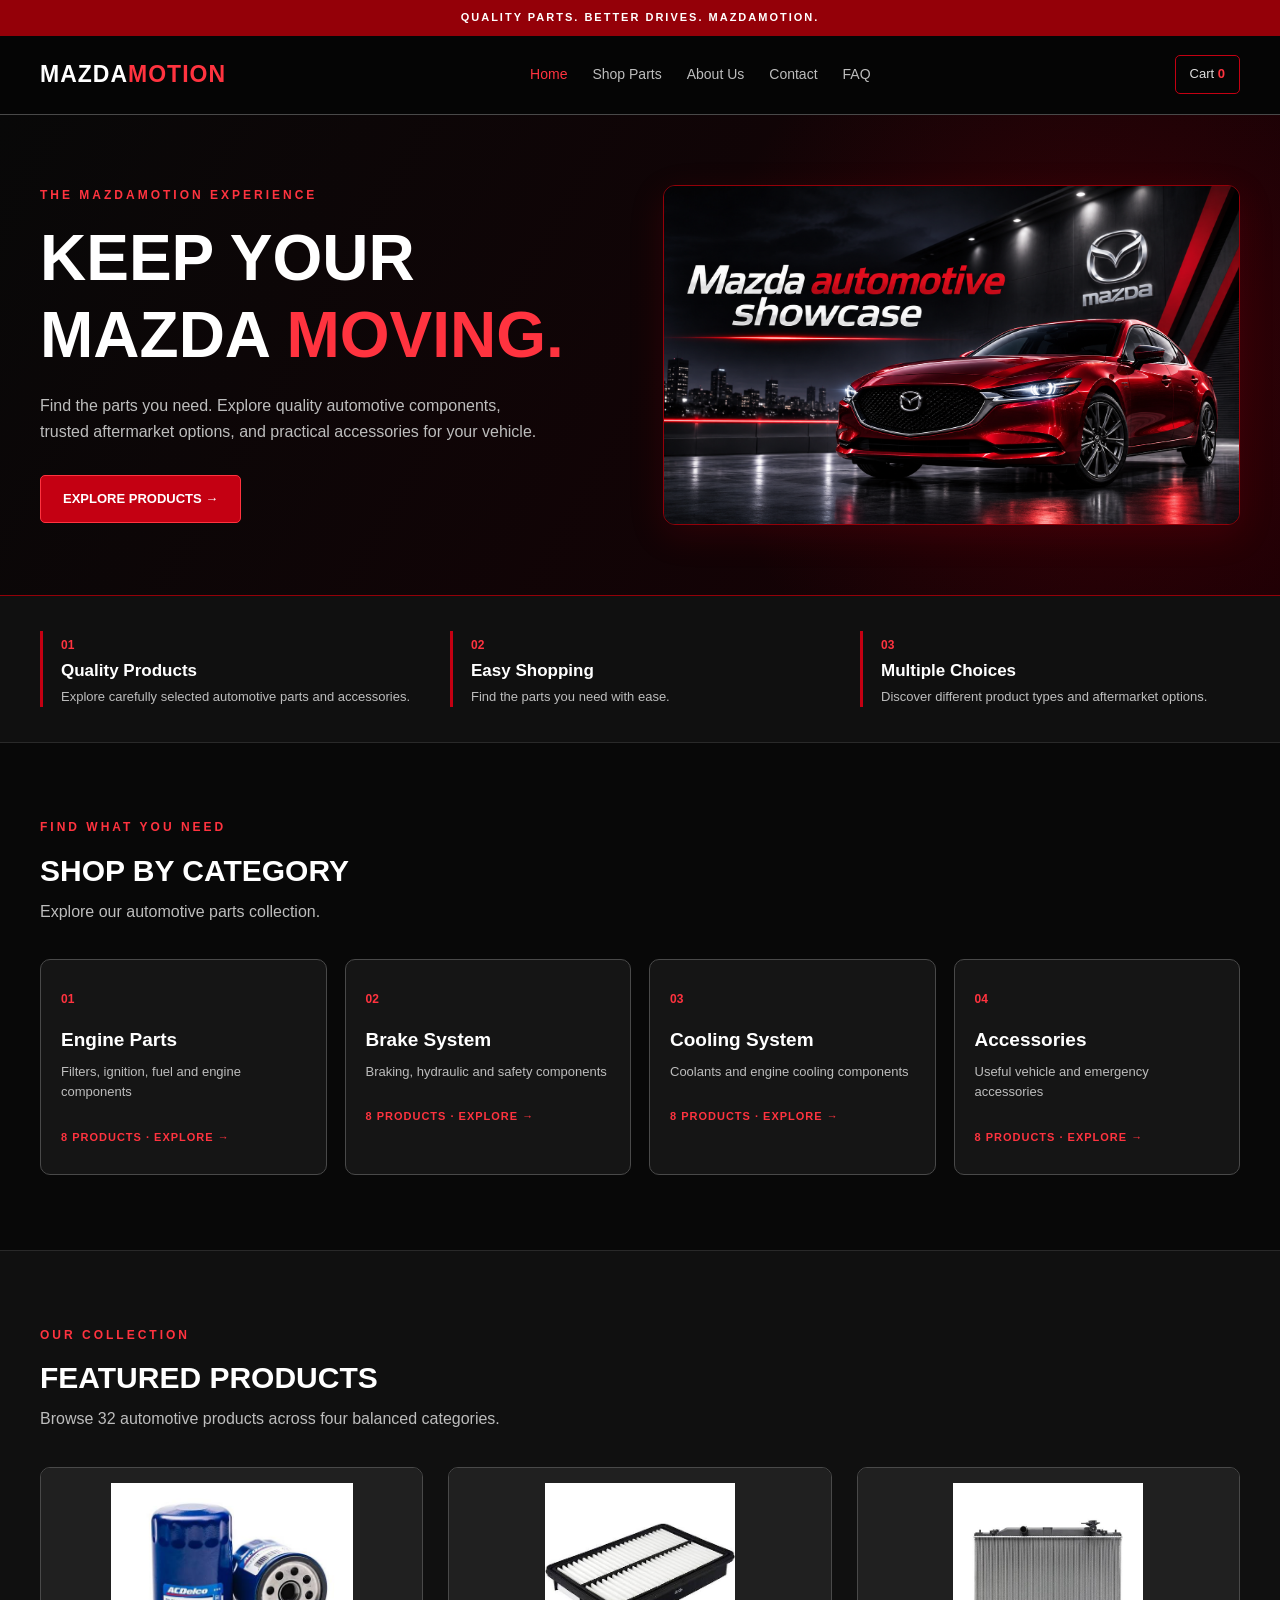
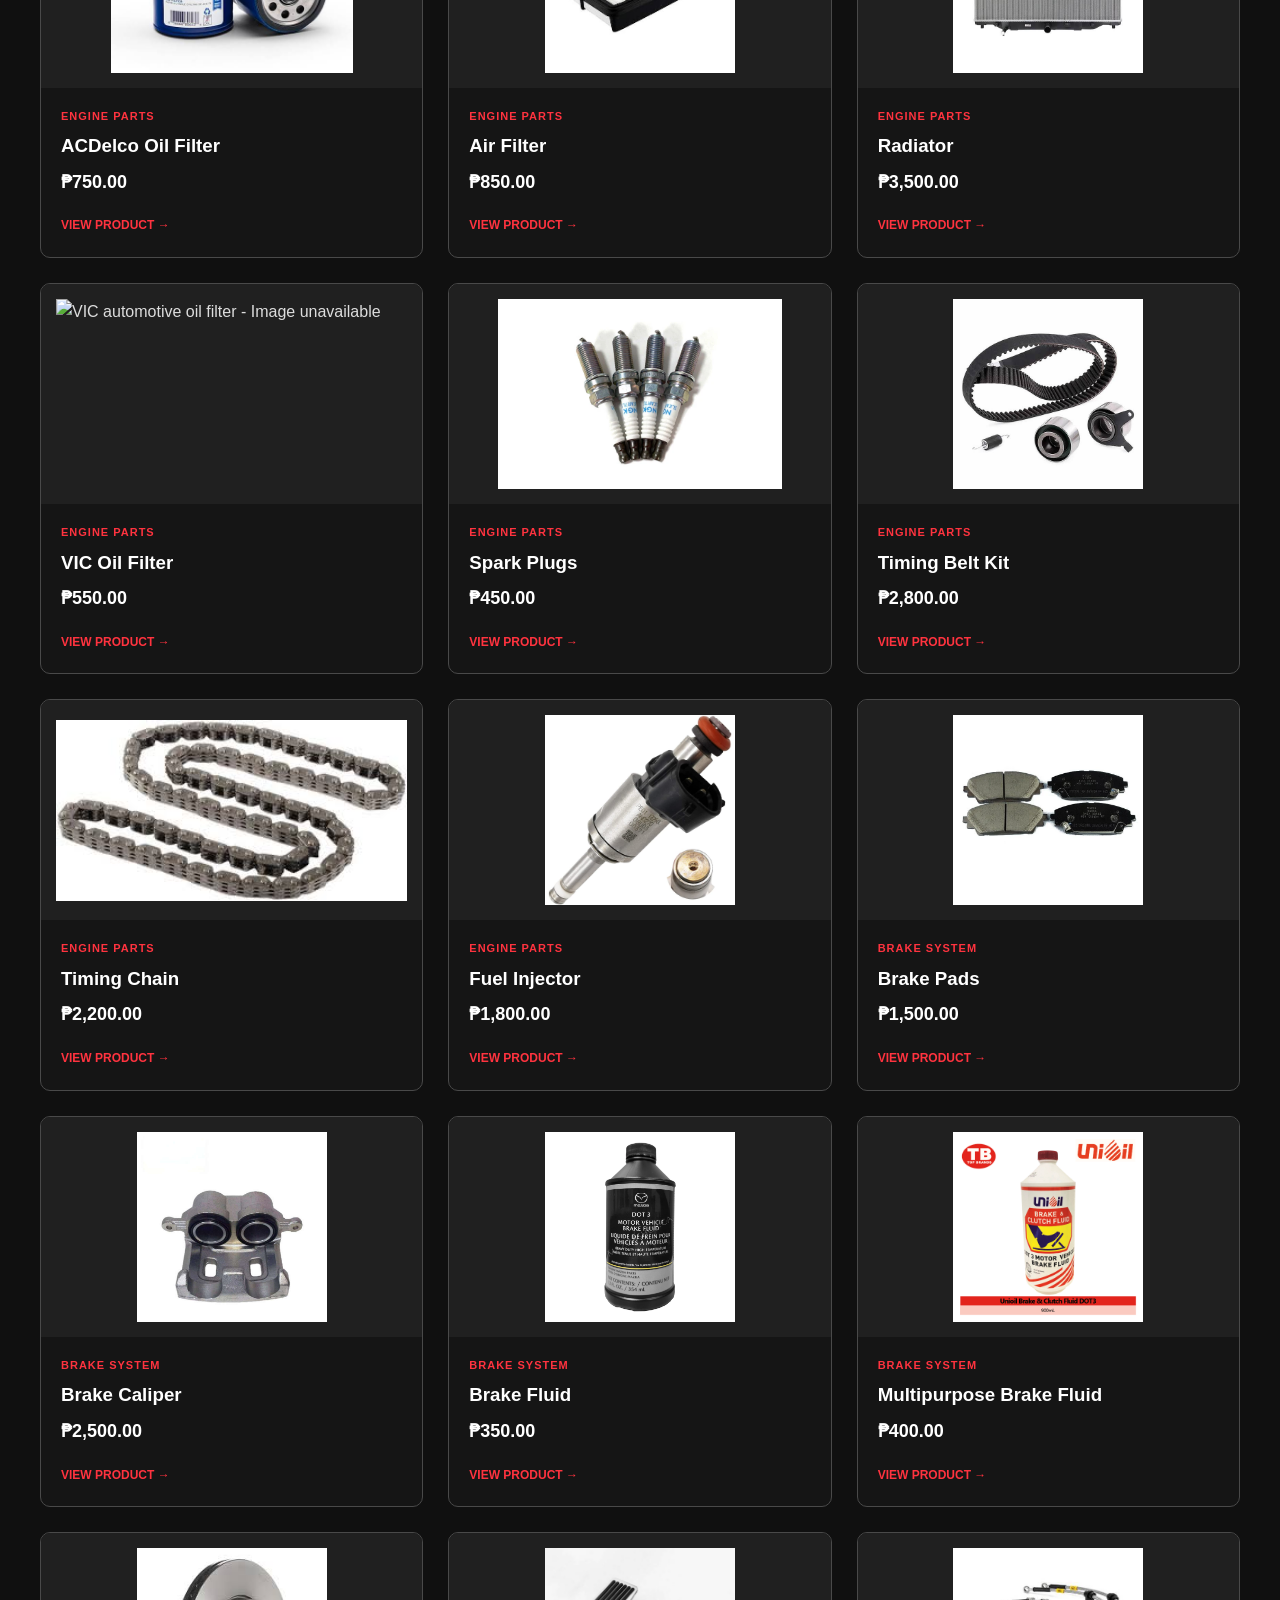
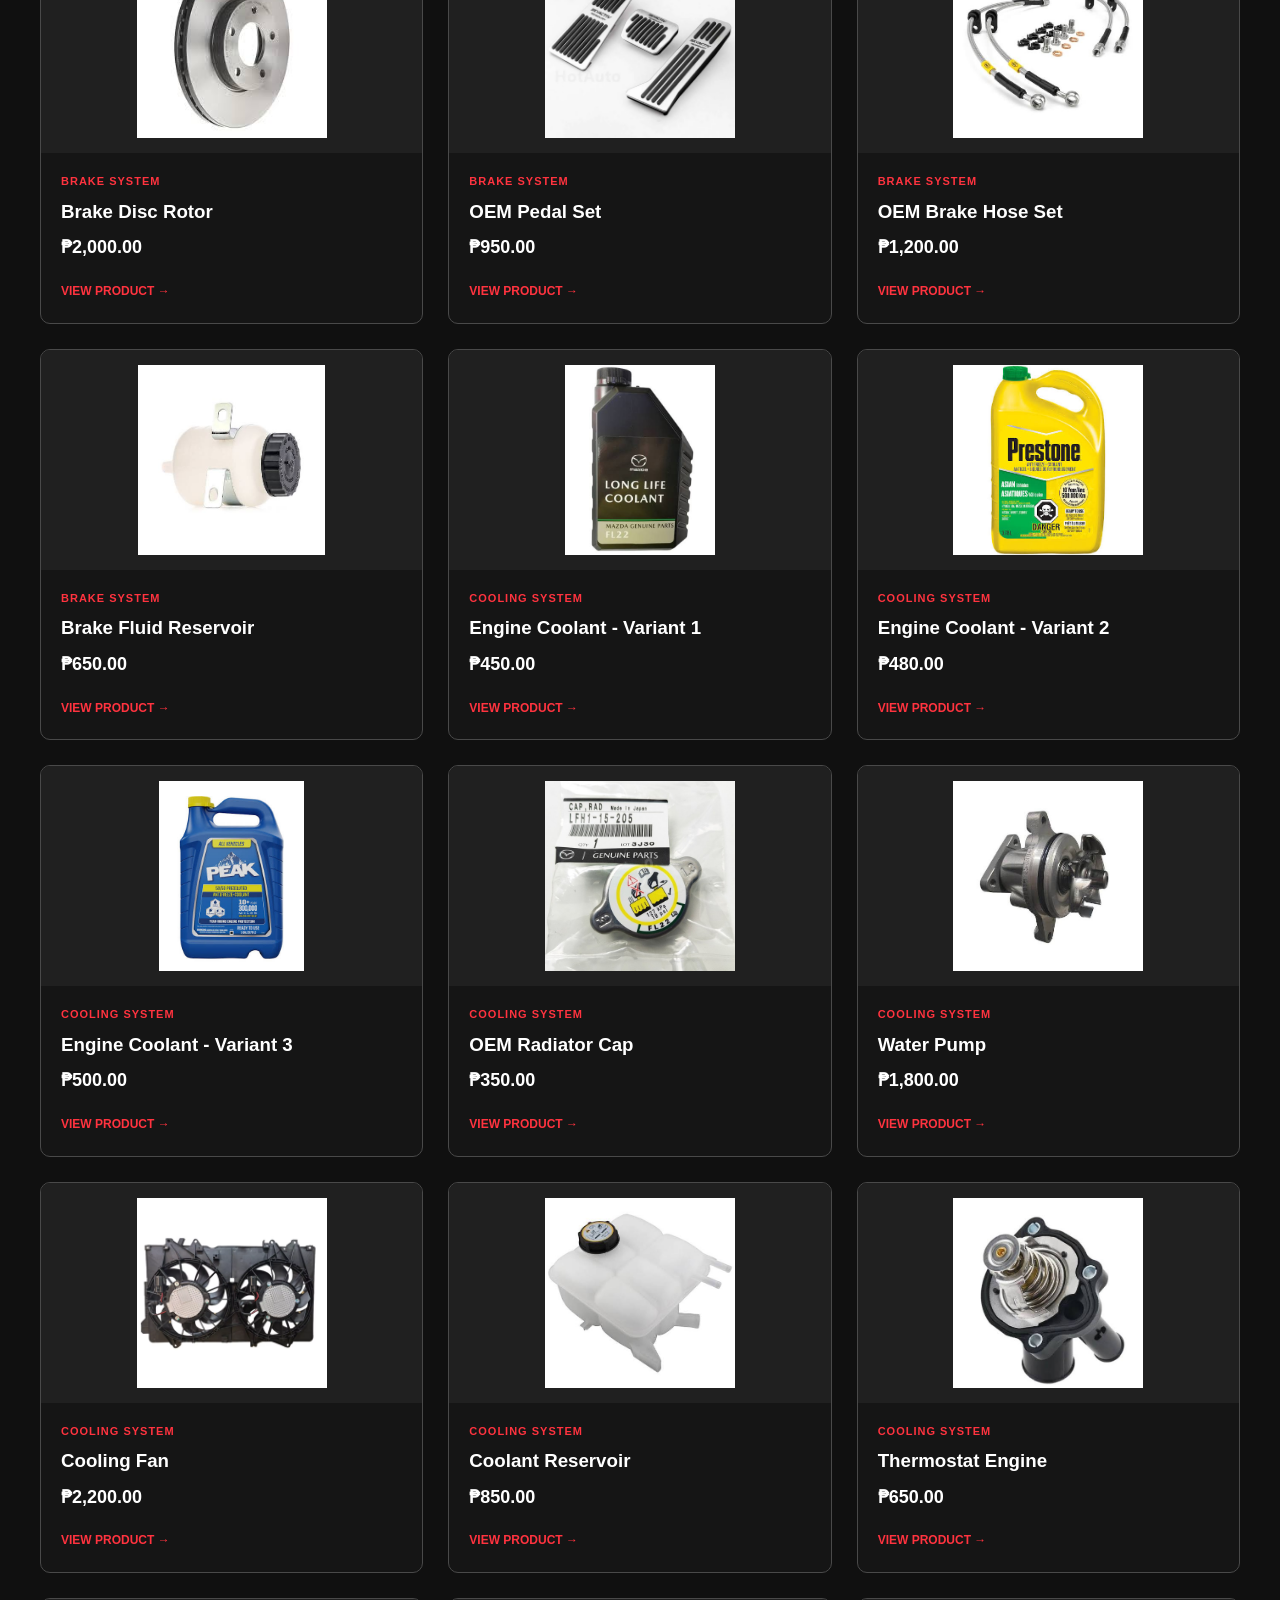
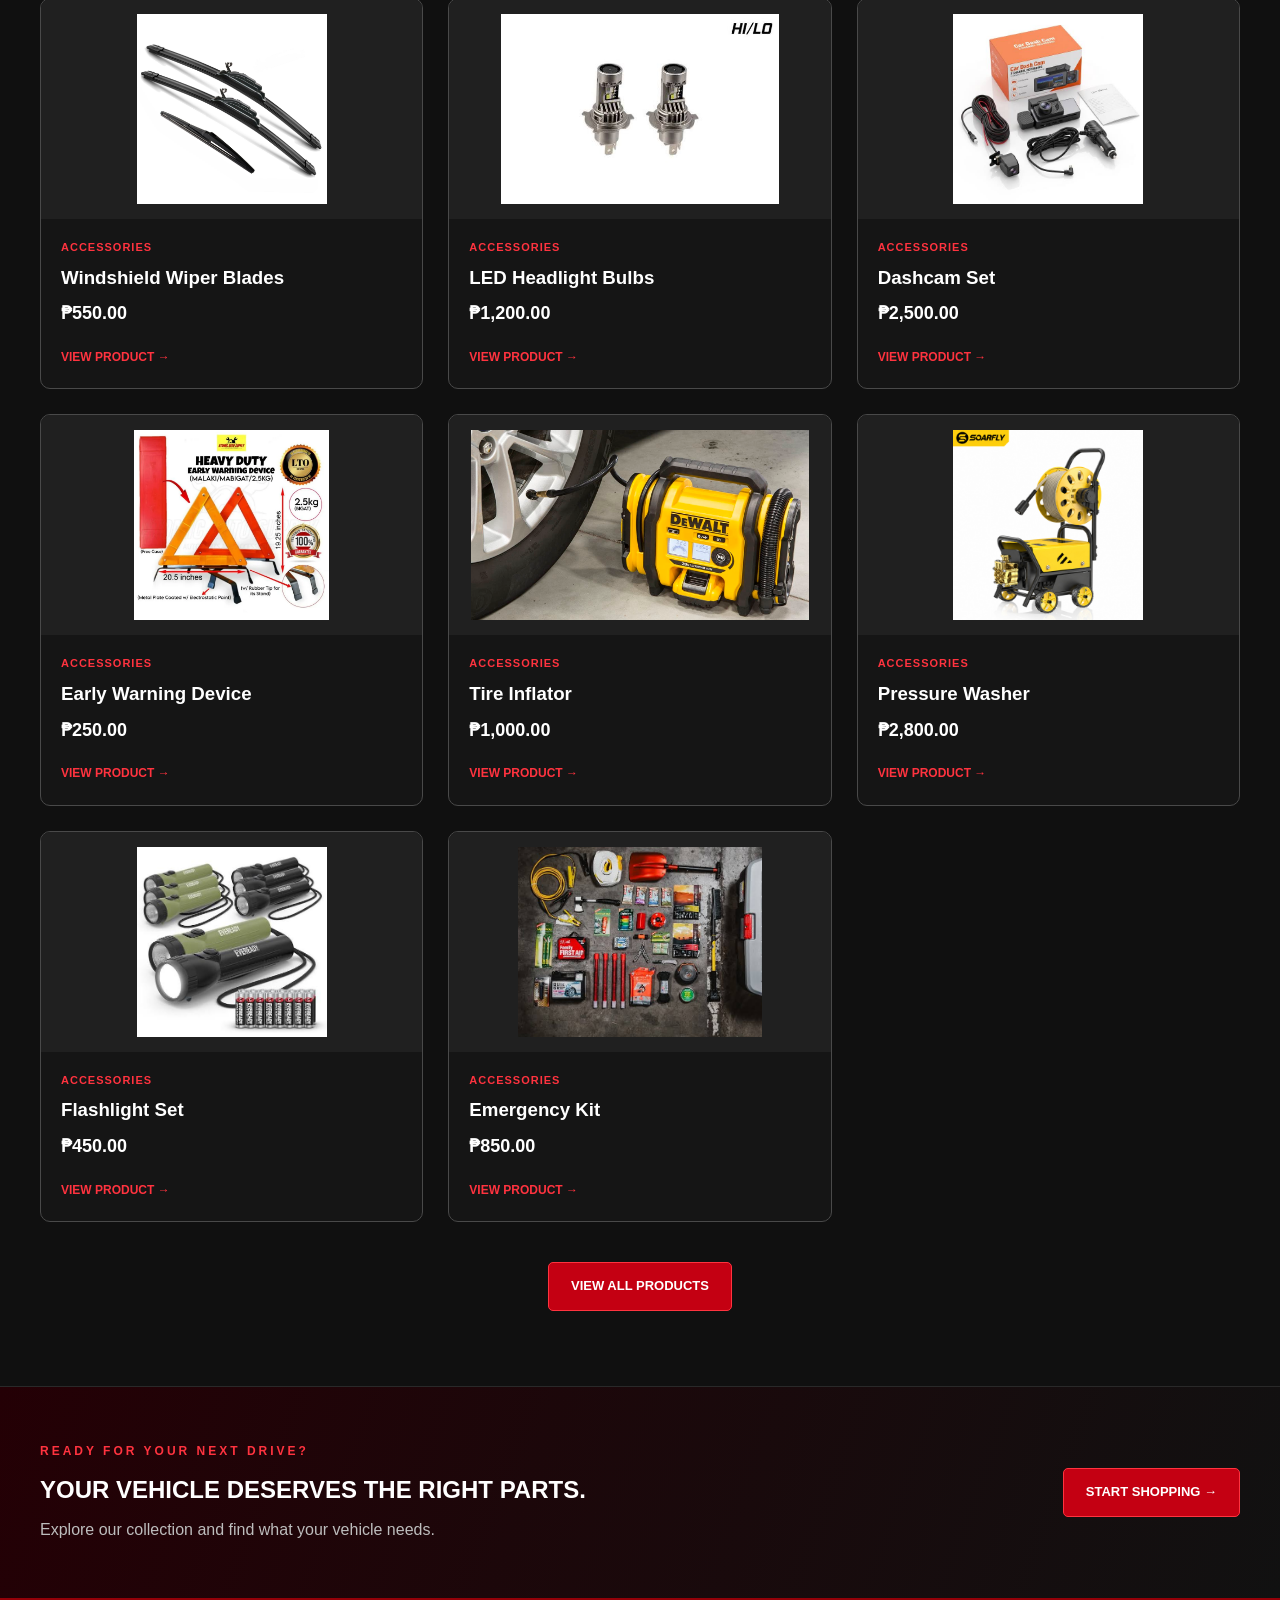
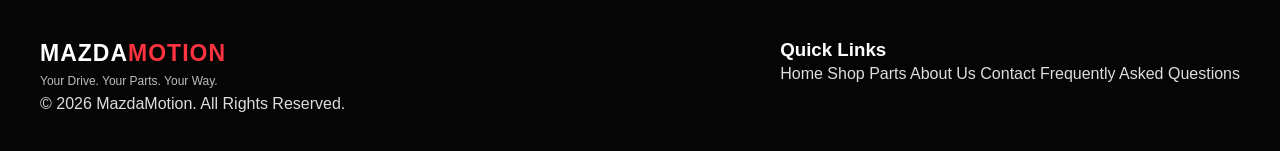
==== commit 3dfb67d0: "Fix image folder path capitalization" ====
--- a/index.html
+++ b/index.html
@@ -90,7 +90,7 @@
                 <div class="hero-visual">
 
                     <img
-                        src="images/Hero-Mazda.jpg"
+                        src="Images/Hero-Mazda.jpg"
                         alt="Mazda automotive showcase"
                         onerror="console.error('Hero image not found:', this.src)">
 
@@ -611,7 +611,7 @@
                 productCard.className = "product-card";
 
                 const imagePath =
-                    "images/" + encodeURIComponent(product.image);
+                    "Images/" + encodeURIComponent(product.image);
 
                 productCard.innerHTML = `
 
--- a/Styles.css
+++ b/Styles.css
@@ -884,7 +884,7 @@
             rgba(0, 0, 0, .95),
             rgba(0, 0, 0, .55)
         ),
-        url("images/About-Hero.jpg") center/cover no-repeat;
+        url("Images/About-Hero.jpg") center/cover no-repeat;
     border-bottom: 1px solid var(--color-primary-dark);
 }
 
@@ -1029,7 +1029,7 @@
             rgba(0, 0, 0, .88),
             rgba(0, 0, 0, .88)
         ),
-        url("images/About-CTA.jpg") center/cover no-repeat;
+        url("Images/About-CTA.jpg") center/cover no-repeat;
     border-top: 1px solid var(--color-primary-dark);
 }
 
@@ -1060,7 +1060,7 @@
             rgba(0, 0, 0, .72),
             rgba(0, 0, 0, .82)
         ),
-        url("images/Contact-Hero.jpg") center/cover no-repeat;
+        url("Images/Contact-Hero.jpg") center/cover no-repeat;
     border-bottom: 2px solid var(--color-primary-dark);
     text-align: center;
 }
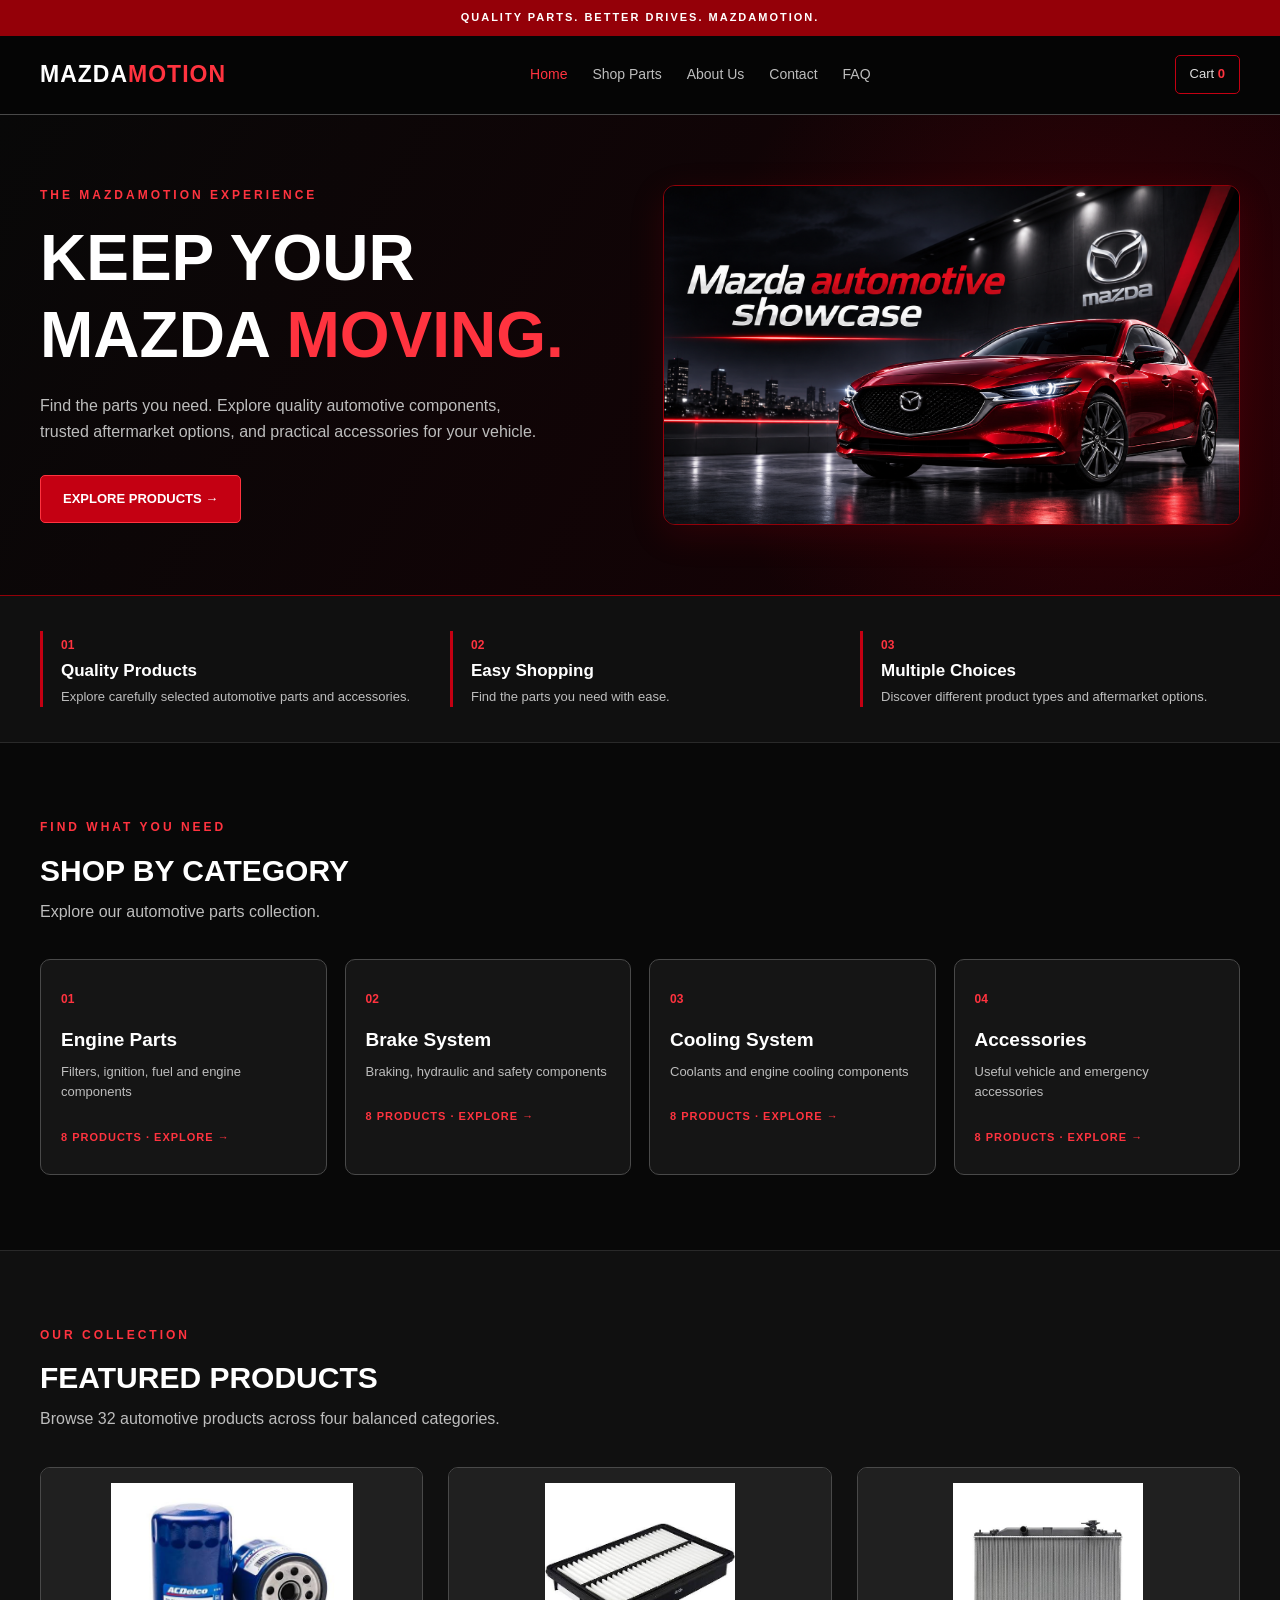
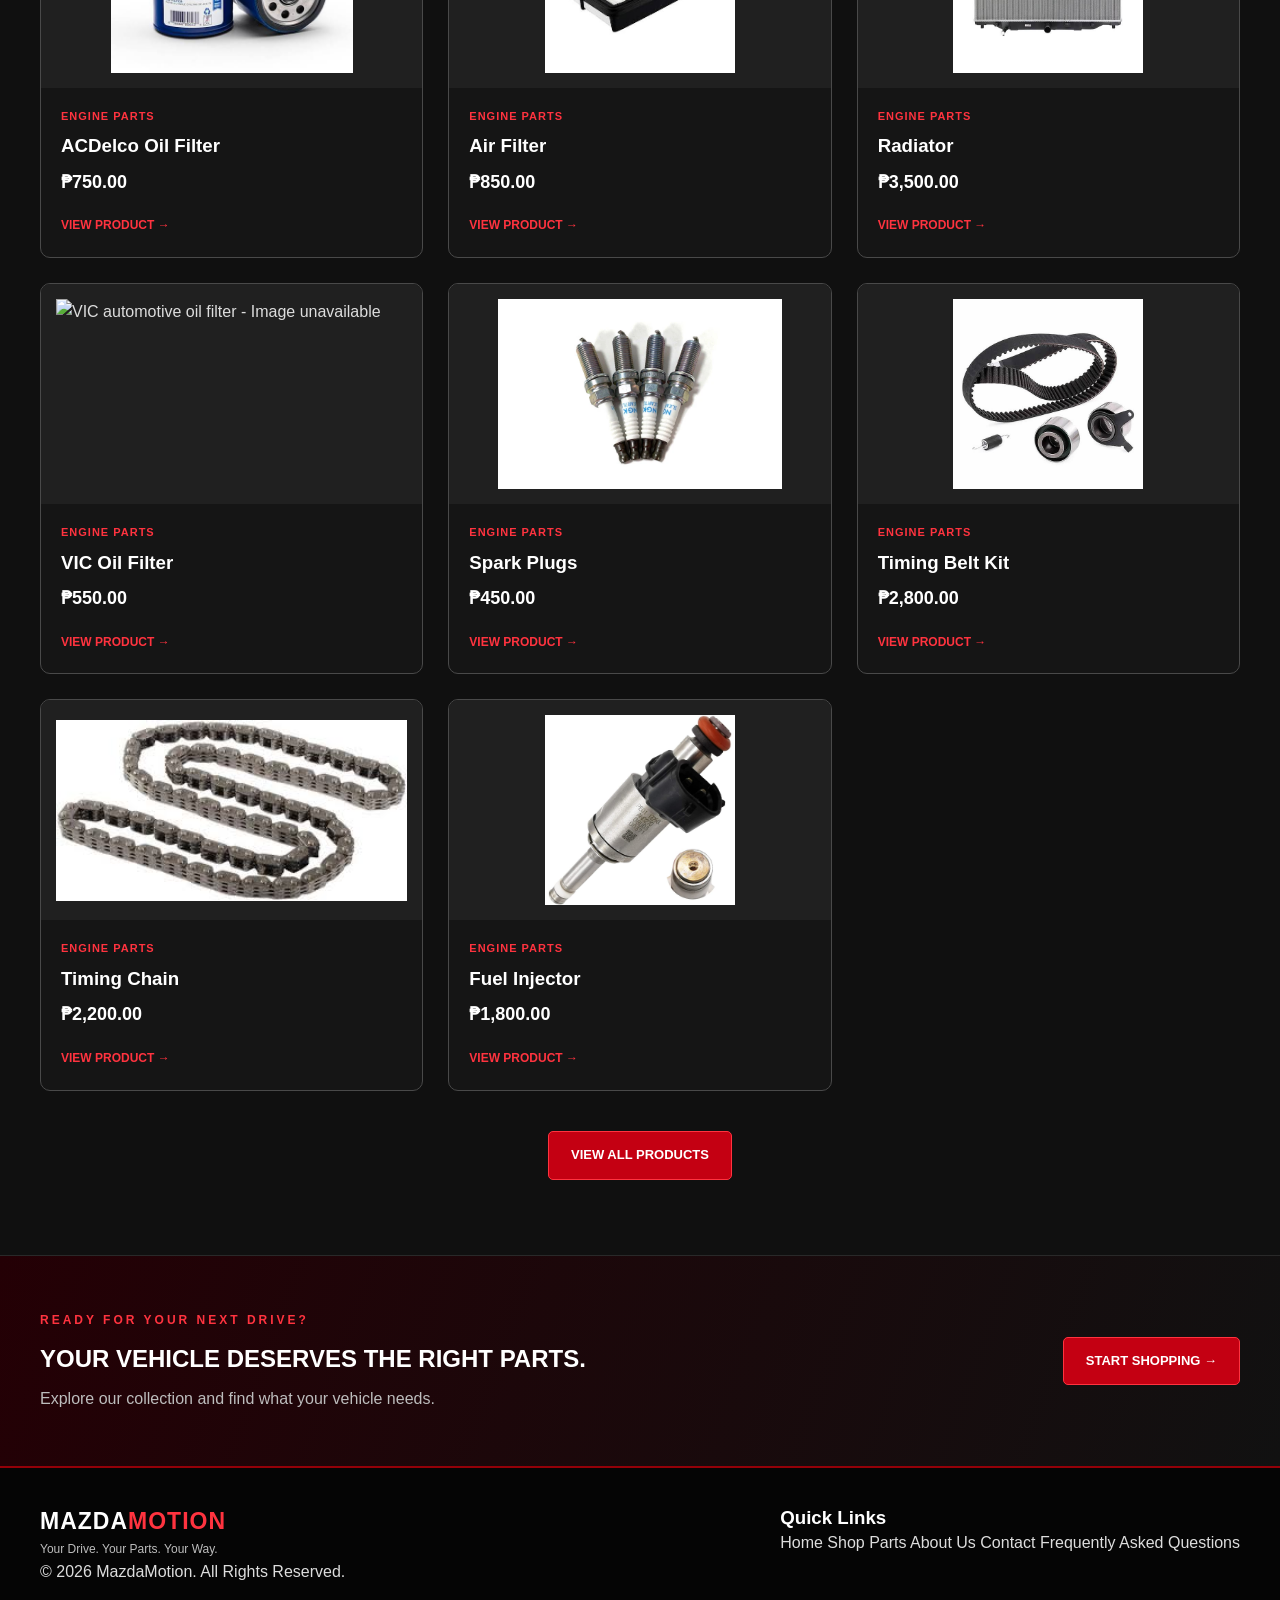
==== commit a995b4de: "Fix product details page and navigation" ====
--- a/index.html
+++ b/index.html
@@ -603,7 +603,9 @@
 
         if (featuredProducts) {
 
-            products.forEach((product) => {
+            const featuredItems = products.slice(0, 8);
+
+            featuredItems.forEach((product, index) => {
 
                 const productCard =
                     document.createElement("article");
@@ -612,6 +614,9 @@
 
                 const imagePath =
                     "Images/" + encodeURIComponent(product.image);
+
+                const productLink =
+                    "Product-details.html?id=" + index;
 
                 productCard.innerHTML = `
 
@@ -640,7 +645,7 @@
                         </p>
 
                         <a
-                            href="Product-details.html"
+                            href="${productLink}"
                             class="product-link">
 
                             VIEW PRODUCT →
@@ -681,6 +686,11 @@
             "Expected Products: 32"
         );
 
+        console.log(
+            "Featured Products Displayed:",
+            Math.min(products.length, 8)
+        );
+
     </script>
 
     <script src="Script.js"></script>
--- a/Styles.css
+++ b/Styles.css
@@ -5,13 +5,14 @@
     --color-primary: #c40012;
     --color-primary-dark: #940008;
     --color-primary-light: #ff333f;
-    --color-heading: #fff;
-    --color-text: #ddd;
+    --color-heading: #ffffff;
+    --color-text: #dddddd;
     --color-muted: #bdbdbd;
     --color-border: #494949;
 
     --content-width: 1200px;
     --radius: 10px;
+    --transition: .25s ease;
 }
 
 * {
@@ -29,6 +30,7 @@
     color: var(--color-text);
     font-family: Arial, Helvetica, sans-serif;
     line-height: 1.6;
+    min-width: 320px;
 }
 
 a {
@@ -52,11 +54,6 @@
     cursor: pointer;
 }
 
-.container {
-    width: min(100% - 40px, var(--content-width));
-    margin: auto;
-}
-
 h1,
 h2,
 h3 {
@@ -67,6 +64,11 @@
 :focus-visible {
     outline: 2px solid var(--color-primary-light);
     outline-offset: 3px;
+}
+
+.container {
+    width: min(100% - 40px, var(--content-width));
+    margin: auto;
 }
 
 .announcement {
@@ -128,7 +130,7 @@
 .nav-links a {
     font-size: 14px;
     color: var(--color-muted);
-    transition: color .2s ease;
+    transition: color var(--transition);
 }
 
 .main-nav a:hover,
@@ -150,6 +152,7 @@
     border-radius: 5px;
     font-size: 13px;
     white-space: nowrap;
+    transition: var(--transition);
 }
 
 .cart-link:hover,
@@ -169,7 +172,6 @@
     color: white;
     border: none;
     font-size: 25px;
-    cursor: pointer;
 }
 
 .button,
@@ -182,9 +184,11 @@
     border-radius: 5px;
     font-weight: bold;
     font-size: 13px;
-    transition: background .2s ease, transform .2s ease, box-shadow .2s ease;
+    text-align: center;
     cursor: pointer;
-    text-align: center;
+    transition: background var(--transition),
+                transform var(--transition),
+                box-shadow var(--transition);
 }
 
 .button:hover:not(:disabled),
@@ -254,7 +258,7 @@
     overflow: hidden;
     position: relative;
     box-shadow: 0 10px 35px rgba(196, 0, 18, .15);
-    transition: .3s ease;
+    transition: var(--transition);
 }
 
 .hero-visual:hover {
@@ -264,7 +268,6 @@
 }
 
 .hero-visual img {
-    display: block;
     width: 100%;
     height: 100%;
     object-fit: cover;
@@ -337,7 +340,7 @@
     padding: 25px 20px;
     border: 1px solid var(--color-border);
     border-radius: var(--radius);
-    transition: .25s;
+    transition: var(--transition);
 }
 
 .category-card:hover {
@@ -385,7 +388,7 @@
     border: 1px solid var(--color-border);
     border-radius: var(--radius);
     overflow: hidden;
-    transition: .25s;
+    transition: var(--transition);
 }
 
 .product-card:hover {
@@ -619,6 +622,7 @@
     border: 1px solid var(--color-border);
     border-radius: 12px;
     padding: 25px;
+    min-width: 0;
 }
 
 .cart-section-header {
@@ -641,6 +645,7 @@
 #cart-items {
     display: grid;
     gap: 0;
+    min-width: 0;
 }
 
 .cart-item {
@@ -650,6 +655,7 @@
     align-items: center;
     padding: 22px 0;
     border-bottom: 1px solid #303030;
+    min-width: 0;
 }
 
 .cart-item:last-child {
@@ -662,9 +668,14 @@
     background: var(--color-surface-light);
     border-radius: 8px;
     overflow: hidden;
+    display: flex;
+    align-items: center;
+    justify-content: center;
+    flex-shrink: 0;
 }
 
 .cart-product-image {
+    display: block;
     width: 100%;
     height: 100%;
     object-fit: contain;
@@ -675,9 +686,12 @@
     display: flex;
     align-items: center;
     justify-content: center;
+    width: 100%;
     height: 100%;
     color: var(--color-muted);
     font-size: 12px;
+    text-align: center;
+    padding: 8px;
 }
 
 .cart-item-info {
@@ -710,9 +724,8 @@
     background: #222;
     color: white;
     border-radius: 5px;
-    cursor: pointer;
     font-size: 18px;
-    transition: .2s;
+    transition: var(--transition);
 }
 
 .quantity-button:hover {
@@ -730,7 +743,6 @@
     background: transparent;
     border: none;
     color: #e45b5b;
-    cursor: pointer;
     font-size: 13px;
     padding: 0;
 }
@@ -818,8 +830,7 @@
     color: #e45b5b;
     border: 1px solid #e45b5b;
     border-radius: 6px;
-    cursor: pointer;
-    transition: .2s;
+    transition: var(--transition);
 }
 
 .clear-cart-button:hover {
@@ -984,7 +995,7 @@
     padding: 30px 25px;
     border: 1px solid var(--color-border);
     border-radius: var(--radius);
-    transition: .3s ease;
+    transition: var(--transition);
 }
 
 .feature-card:hover {
@@ -1139,7 +1150,7 @@
     border-radius: var(--radius);
     padding: 25px 20px;
     margin-bottom: 18px;
-    transition: .3s ease;
+    transition: var(--transition);
 }
 
 .contact-info-card:hover {
@@ -1222,7 +1233,7 @@
     font-size: 14px;
     text-align: center;
     outline: none;
-    transition: .3s ease;
+    transition: var(--transition);
 }
 
 .contact-form-container input:focus,
@@ -1247,7 +1258,6 @@
     width: 100%;
     max-width: 220px;
     margin: 10px auto 0;
-    cursor: pointer;
 }
 
 .contact-feedback {
@@ -1313,6 +1323,7 @@
     display: flex;
     flex-direction: column;
     gap: 25px;
+    min-width: 0;
 }
 
 .checkout-section,
@@ -1362,10 +1373,9 @@
     color: var(--color-heading);
     border: 1px solid var(--color-border);
     border-radius: 6px;
-    font-family: Arial, Helvetica, sans-serif;
     font-size: 14px;
     outline: none;
-    transition: .2s;
+    transition: var(--transition);
 }
 
 .checkout-field input:focus,
@@ -1399,7 +1409,7 @@
     border: 1px solid var(--color-border);
     border-radius: 8px;
     cursor: pointer;
-    transition: .2s;
+    transition: var(--transition);
 }
 
 .payment-option:hover {
@@ -1409,7 +1419,6 @@
 .payment-option input {
     margin-top: 5px;
     accent-color: var(--color-primary);
-    cursor: pointer;
 }
 
 .payment-option span {
@@ -1438,6 +1447,7 @@
 .checkout-summary {
     position: sticky;
     top: 110px;
+    min-width: 0;
 }
 
 #checkoutItems {
@@ -1514,7 +1524,6 @@
     margin-top: 25px;
     border: 1px solid var(--color-primary-light);
     font-size: 14px;
-    cursor: pointer;
 }
 
 .checkout-place-order:disabled {
@@ -1530,7 +1539,7 @@
     color: var(--color-muted);
     font-size: 13px;
     margin-top: 18px;
-    transition: .2s;
+    transition: var(--transition);
 }
 
 .checkout-back-link:hover {
@@ -1550,7 +1559,6 @@
     color: var(--color-heading);
     font-size: 25px;
     font-weight: bold;
-    text-decoration: none;
 }
 
 .confirmation-logo span {
@@ -1566,8 +1574,7 @@
 .confirmation-nav a {
     color: var(--color-text);
     font-size: 14px;
-    text-decoration: none;
-    transition: .3s;
+    transition: var(--transition);
 }
 
 .confirmation-nav a:hover {
@@ -1779,11 +1786,10 @@
     display: inline-block;
     padding: 13px 25px;
     border-radius: 6px;
-    text-decoration: none;
     text-align: center;
     font-weight: bold;
     font-size: 13px;
-    transition: .3s ease;
+    transition: var(--transition);
 }
 
 .confirmation-button {
@@ -1907,7 +1913,7 @@
     border-radius: var(--radius);
     margin-bottom: 14px;
     overflow: hidden;
-    transition: border-color .3s ease;
+    transition: border-color var(--transition);
 }
 
 .faq-item:hover {
@@ -1920,7 +1926,6 @@
     border: none;
     background: transparent;
     color: var(--color-heading);
-    font-family: inherit;
     font-size: 15px;
     font-weight: bold;
     text-align: left;
@@ -1928,8 +1933,7 @@
     align-items: center;
     justify-content: space-between;
     gap: 15px;
-    cursor: pointer;
-    transition: color .2s ease;
+    transition: color var(--transition);
 }
 
 .faq-question:hover {
@@ -1995,18 +1999,28 @@
 
 .faq-contact .btn {
     display: inline-block;
-    background: var(--color-primary);
-    color: white;
-    padding: 13px 25px;
-    border: 1px solid var(--color-primary-light);
-    border-radius: 5px;
-    font-weight: bold;
-    transition: .2s;
-}
-
-.faq-contact .btn:hover {
-    background: var(--color-primary-light);
-    transform: translateY(-2px);
+}
+
+.cta-section {
+    padding: 55px 0;
+    background: linear-gradient(110deg, #240005, #111);
+    border-bottom: 1px solid var(--color-primary-dark);
+}
+
+.cta-content {
+    display: flex;
+    align-items: center;
+    justify-content: space-between;
+    gap: 30px;
+}
+
+.cta-content h2 {
+    max-width: 600px;
+    margin-bottom: 12px;
+}
+
+.cta-content p:not(.eyebrow) {
+    color: var(--color-muted);
 }
 
 .footer {
@@ -2020,28 +2034,6 @@
     color: var(--color-muted);
     font-size: 13px;
     line-height: 1.8;
-}
-
-.cta-section {
-    padding: 55px 0;
-    background: linear-gradient(110deg, #240005, #111);
-    border-bottom: 1px solid var(--color-primary-dark);
-}
-
-.cta-content {
-    display: flex;
-    align-items: center;
-    justify-content: space-between;
-    gap: 30px;
-}
-
-.cta-content h2 {
-    max-width: 600px;
-    margin-bottom: 12px;
-}
-
-.cta-content p:not(.eyebrow) {
-    color: var(--color-muted);
 }
 
 .site-footer {
@@ -2547,6 +2539,10 @@
     .cart-item-subtotal {
         grid-column: 1;
     }
+
+    .checkout-product {
+        flex-wrap: wrap;
+    }
 }
 
 @media (prefers-reduced-motion: reduce) {
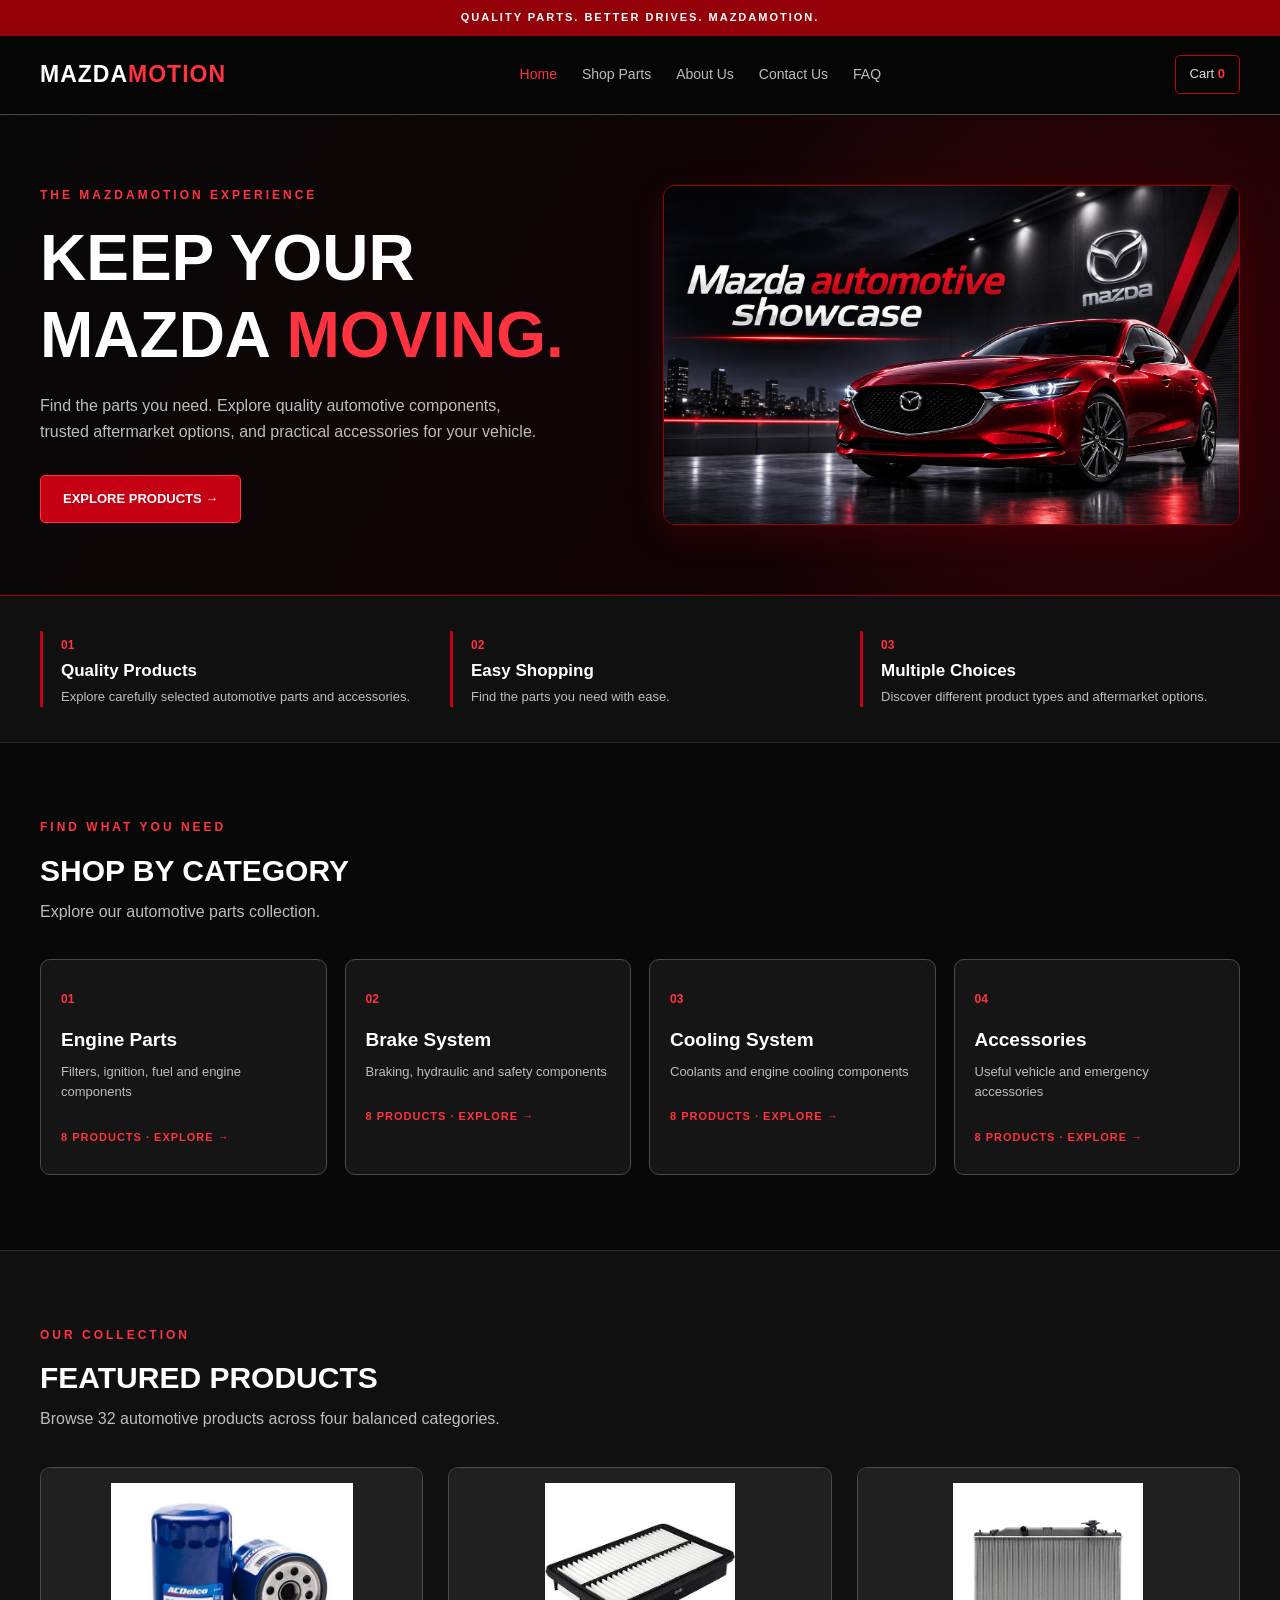
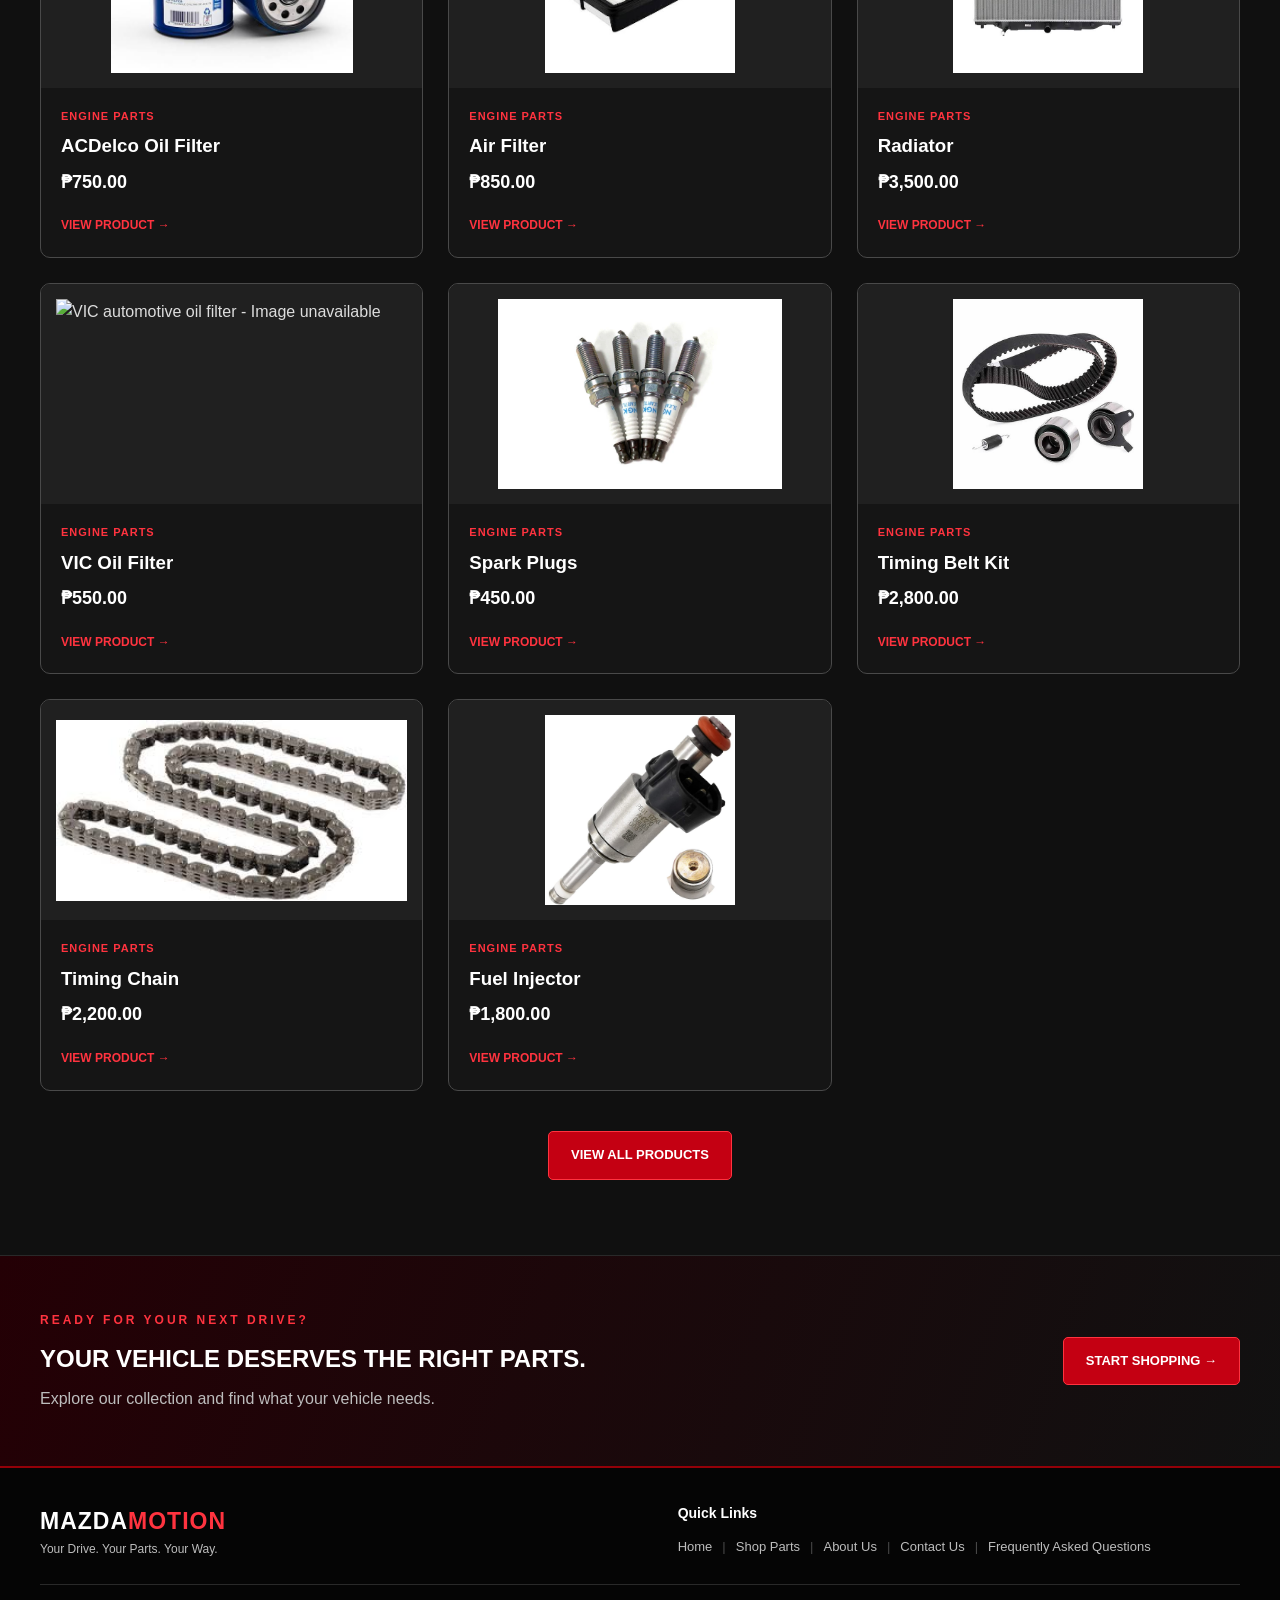
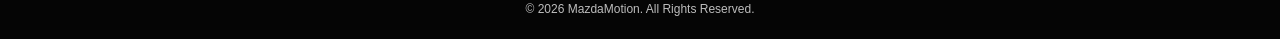
==== commit 003f3ab8: "Update MazdaMotion website functionality and styling" ====
--- a/index.html
+++ b/index.html
@@ -1,6 +1,5 @@
 <!DOCTYPE html>
 <html lang="en">
-
 <head>
     <meta charset="UTF-8">
     <meta name="viewport" content="width=device-width, initial-scale=1.0">
@@ -32,7 +31,7 @@
                 <a href="index.html" class="active">Home</a>
                 <a href="Products.html">Shop Parts</a>
                 <a href="About.html">About Us</a>
-                <a href="Contact Us.html">Contact</a>
+                <a href="Contact Us.html">Contact Us</a>
                 <a href="Faq.html">FAQ</a>
 
             </nav>
@@ -319,7 +318,7 @@
                 <a href="index.html">Home</a>
                 <a href="Products.html">Shop Parts</a>
                 <a href="About.html">About Us</a>
-                <a href="Contact Us.html">Contact</a>
+                <a href="Contact Us.html">Contact Us</a>
                 <a href="Faq.html">Frequently Asked Questions</a>
 
             </div>
--- a/Styles.css
+++ b/Styles.css
@@ -2023,6 +2023,7 @@
     color: var(--color-muted);
 }
 
+/* FOOTER */
 .footer {
     background: #050505;
     border-top: 1px solid var(--color-primary-dark);
@@ -2038,7 +2039,7 @@
 
 .site-footer {
     background: #050505;
-    padding: 35px 0;
+    padding: 35px 0 20px;
     border-top: 1px solid var(--color-primary-dark);
 }
 
@@ -2046,7 +2047,17 @@
     display: flex;
     align-items: center;
     justify-content: space-between;
-    gap: 20px;
+    flex-wrap: wrap;
+    gap: 25px;
+}
+
+.footer-brand {
+    max-width: 300px;
+}
+
+.footer-brand .logo {
+    display: inline-block;
+    margin-bottom: 8px;
 }
 
 .footer-content p {
@@ -2054,6 +2065,48 @@
     font-size: 12px;
 }
 
+.footer-links {
+    display: flex;
+    align-items: center;
+    flex-wrap: wrap;
+    gap: 10px;
+}
+
+.footer-links h3 {
+    flex-basis: 100%;
+    font-size: 14px;
+    margin-bottom: 5px;
+}
+
+.footer-links a {
+    color: var(--color-muted);
+    font-size: 13px;
+    transition: color var(--transition);
+}
+
+.footer-links a + a::before {
+    content: "|";
+    color: var(--color-border);
+    margin-right: 10px;
+}
+
+.footer-links a:hover {
+    color: var(--color-primary-light);
+}
+
+.footer-bottom {
+    margin-top: 25px;
+    padding-top: 15px;
+    border-top: 1px solid #292929;
+    text-align: center;
+}
+
+.footer-bottom p {
+    color: var(--color-muted);
+    font-size: 12px;
+}
+
+/* RESPONSIVE DESIGN */
 @media (max-width: 1000px) {
 
     .header-content {
@@ -2243,6 +2296,10 @@
         flex-direction: column;
     }
 
+    .footer-links {
+        justify-content: flex-start;
+    }
+
     .shop-toolbar {
         flex-direction: column;
     }
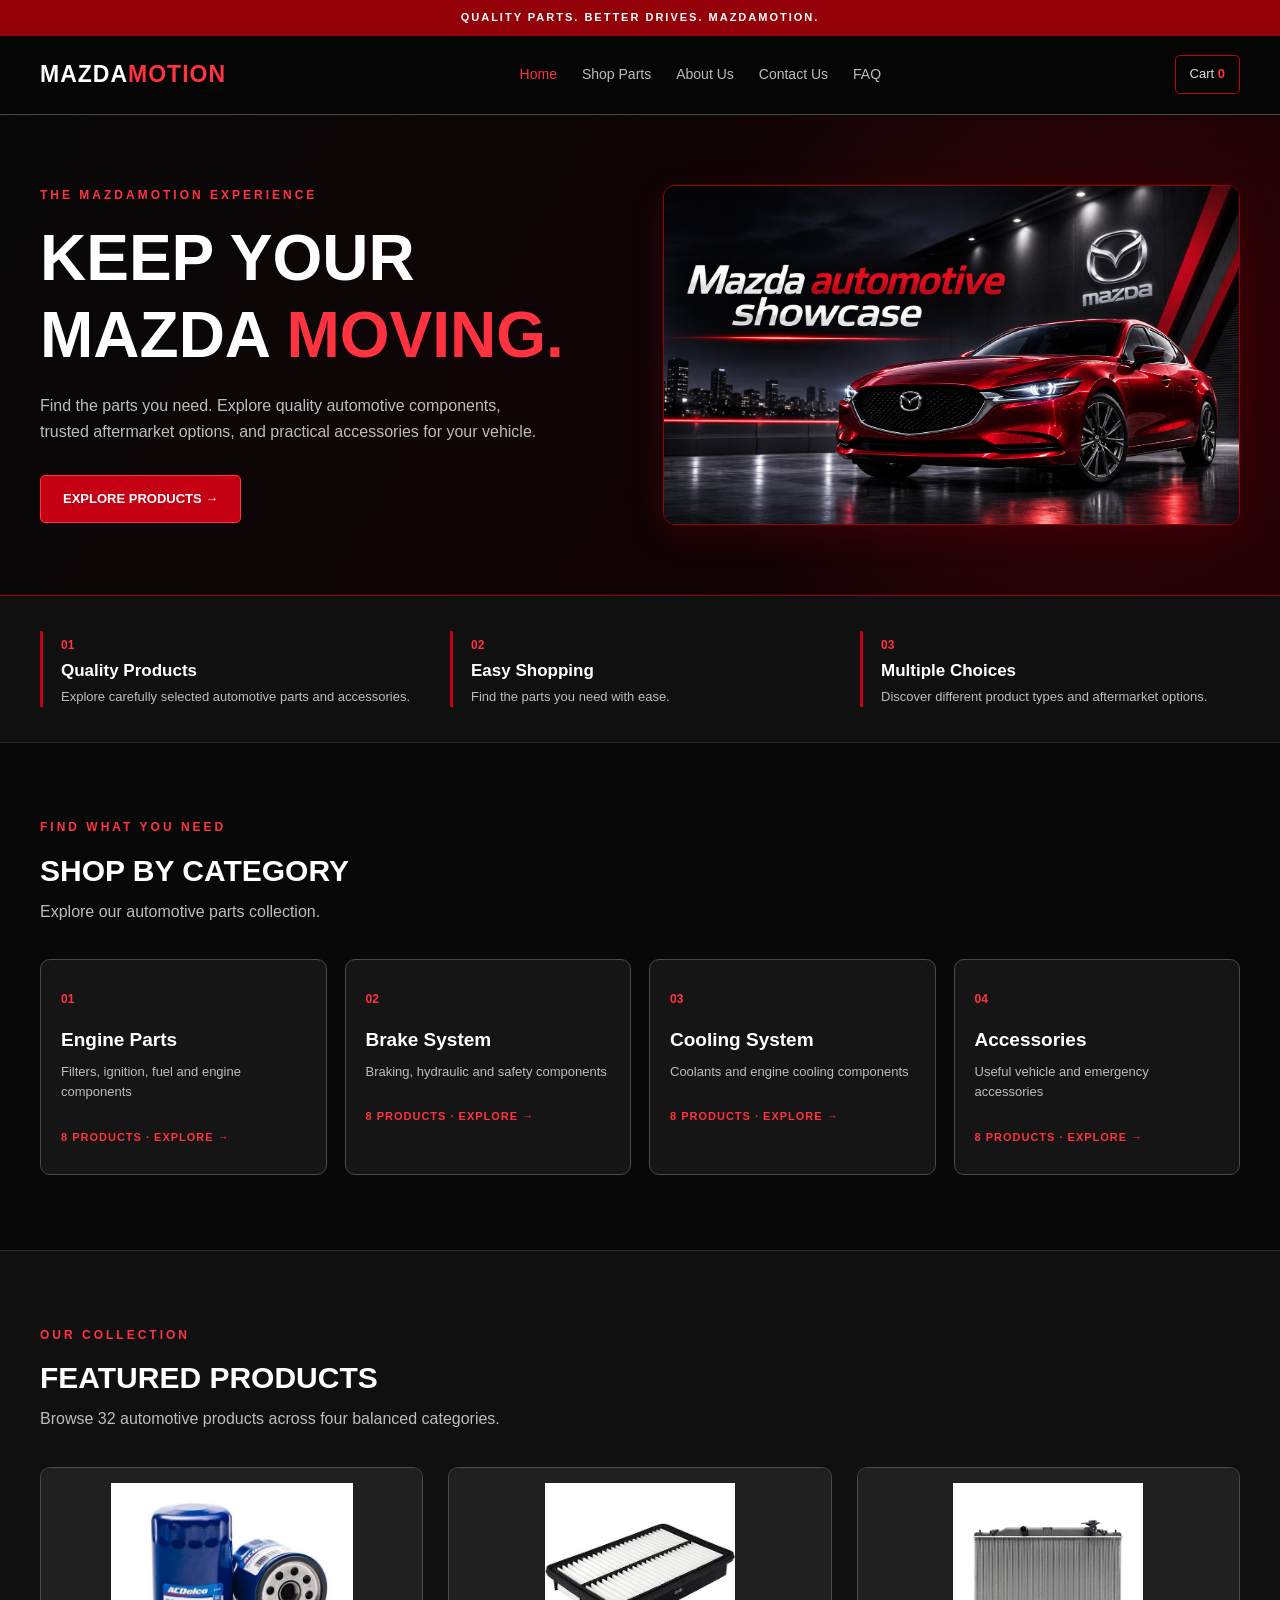
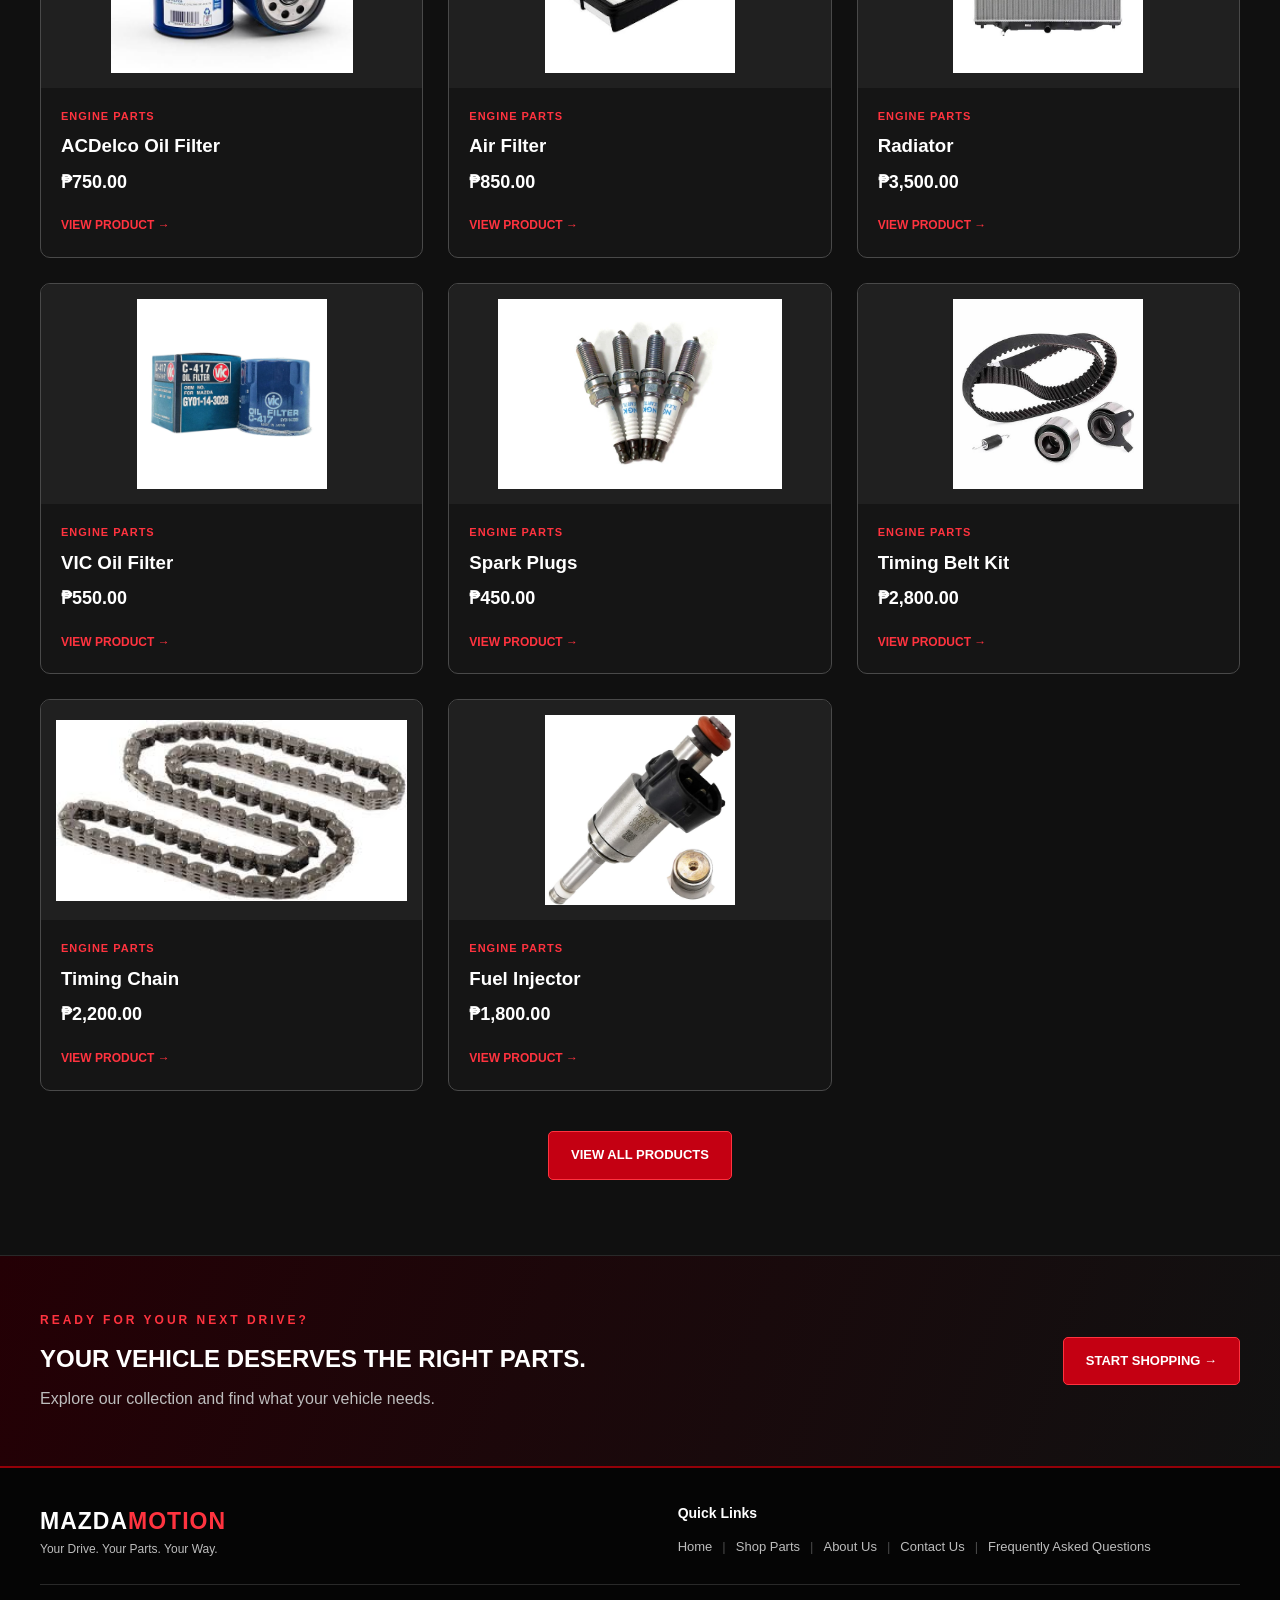
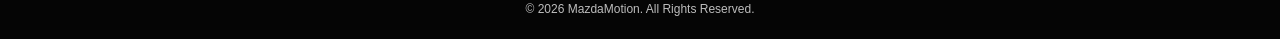
==== commit 9163dfbb: "Fix VIC Oil Filter homepage image path" ====
--- a/index.html
+++ b/index.html
@@ -19,25 +19,20 @@
     </div>
 
     <header class="site-header">
-
         <div class="container header-content">
-
             <a href="index.html" class="logo">
                 MAZDA<span>MOTION</span>
             </a>
 
             <nav class="main-nav" id="mainNav">
-
                 <a href="index.html" class="active">Home</a>
                 <a href="Products.html">Shop Parts</a>
                 <a href="About.html">About Us</a>
                 <a href="Contact Us.html">Contact Us</a>
                 <a href="Faq.html">FAQ</a>
-
             </nav>
 
             <div class="header-actions">
-
                 <a href="Cart.html" class="cart-link">
                     Cart <span id="cartCount">0</span>
                 </a>
@@ -47,25 +42,17 @@
                     id="menuToggle"
                     aria-label="Toggle navigation"
                     aria-expanded="false">
-
                     ☰
-
                 </button>
-
-            </div>
-
+            </div>
         </div>
-
     </header>
 
     <main>
 
         <section class="hero">
-
             <div class="container hero-content">
-
                 <div class="hero-copy">
-
                     <p class="eyebrow">
                         THE MAZDAMOTION EXPERIENCE
                     </p>
@@ -83,74 +70,50 @@
                     <a href="Products.html" class="button">
                         EXPLORE PRODUCTS →
                     </a>
-
                 </div>
 
                 <div class="hero-visual">
-
                     <img
                         src="Images/Hero-Mazda.jpg"
                         alt="Mazda automotive showcase"
                         onerror="console.error('Hero image not found:', this.src)">
-
-                </div>
-
-            </div>
-
+                </div>
+            </div>
         </section>
 
         <section class="benefits">
-
             <div class="container benefits-grid">
-
                 <div>
-
                     <span>01</span>
-
                     <h3>Quality Products</h3>
-
                     <p>
                         Explore carefully selected automotive parts
                         and accessories.
                     </p>
-
                 </div>
 
                 <div>
-
                     <span>02</span>
-
                     <h3>Easy Shopping</h3>
-
                     <p>
                         Find the parts you need with ease.
                     </p>
-
                 </div>
 
                 <div>
-
                     <span>03</span>
-
                     <h3>Multiple Choices</h3>
-
                     <p>
                         Discover different product types
                         and aftermarket options.
                     </p>
-
-                </div>
-
-            </div>
-
+                </div>
+            </div>
         </section>
 
         <section class="section">
-
             <div class="container">
-
                 <div class="section-heading">
-
                     <p class="eyebrow">
                         FIND WHAT YOU NEED
                     </p>
@@ -160,79 +123,51 @@
                     <p>
                         Explore our automotive parts collection.
                     </p>
-
                 </div>
 
                 <div class="category-grid">
-
                     <a href="Products.html" class="category-card">
-
                         <span>01</span>
-
                         <h3>Engine Parts</h3>
-
                         <p>
                             Filters, ignition, fuel and engine components
                         </p>
-
                         <b>8 PRODUCTS · EXPLORE →</b>
-
                     </a>
 
                     <a href="Products.html" class="category-card">
-
                         <span>02</span>
-
                         <h3>Brake System</h3>
-
                         <p>
                             Braking, hydraulic and safety components
                         </p>
-
                         <b>8 PRODUCTS · EXPLORE →</b>
-
                     </a>
 
                     <a href="Products.html" class="category-card">
-
                         <span>03</span>
-
                         <h3>Cooling System</h3>
-
                         <p>
                             Coolants and engine cooling components
                         </p>
-
                         <b>8 PRODUCTS · EXPLORE →</b>
-
                     </a>
 
                     <a href="Products.html" class="category-card">
-
                         <span>04</span>
-
                         <h3>Accessories</h3>
-
                         <p>
                             Useful vehicle and emergency accessories
                         </p>
-
                         <b>8 PRODUCTS · EXPLORE →</b>
-
                     </a>
-
-                </div>
-
-            </div>
-
+                </div>
+            </div>
         </section>
 
         <section class="section featured-section">
-
             <div class="container">
-
                 <div class="section-heading">
-
                     <p class="eyebrow">
                         OUR COLLECTION
                     </p>
@@ -243,33 +178,24 @@
                         Browse 32 automotive products across
                         four balanced categories.
                     </p>
-
                 </div>
 
                 <div
                     class="product-grid"
                     id="featuredProducts">
-
                 </div>
 
                 <div class="center-button">
-
                     <a href="Products.html" class="button">
                         VIEW ALL PRODUCTS
                     </a>
-
-                </div>
-
-            </div>
-
+                </div>
+            </div>
         </section>
 
         <section class="cta-section">
-
             <div class="container cta-content">
-
                 <div>
-
                     <p class="eyebrow">
                         READY FOR YOUR NEXT DRIVE?
                     </p>
@@ -282,25 +208,19 @@
                         Explore our collection and find what
                         your vehicle needs.
                     </p>
-
                 </div>
 
                 <a href="Products.html" class="button">
                     START SHOPPING →
                 </a>
-
-            </div>
-
+            </div>
         </section>
 
     </main>
 
     <footer class="site-footer">
-
         <div class="container footer-content">
-
             <div>
-
                 <a href="index.html" class="logo">
                     MAZDA<span>MOTION</span>
                 </a>
@@ -308,35 +228,26 @@
                 <p>
                     Your Drive. Your Parts. Your Way.
                 </p>
-
             </div>
 
             <div class="footer-links">
-
                 <h3>Quick Links</h3>
-
                 <a href="index.html">Home</a>
                 <a href="Products.html">Shop Parts</a>
                 <a href="About.html">About Us</a>
                 <a href="Contact Us.html">Contact Us</a>
                 <a href="Faq.html">Frequently Asked Questions</a>
-
-            </div>
-
+            </div>
         </div>
 
         <div class="container footer-bottom">
-
             <p>
                 © 2026 MazdaMotion. All Rights Reserved.
             </p>
-
         </div>
-
     </footer>
 
     <script>
-
         const products = [
 
             {
@@ -366,7 +277,7 @@
             {
                 name: "VIC Oil Filter",
                 category: "ENGINE PARTS",
-                image: "VIC Oil Filter.jpg",
+                image: "Vic Oil Filter.jpg",
                 price: "₱550.00",
                 alt: "VIC automotive oil filter"
             },
@@ -695,5 +606,4 @@
     <script src="Script.js"></script>
 
 </body>
-
 </html>
